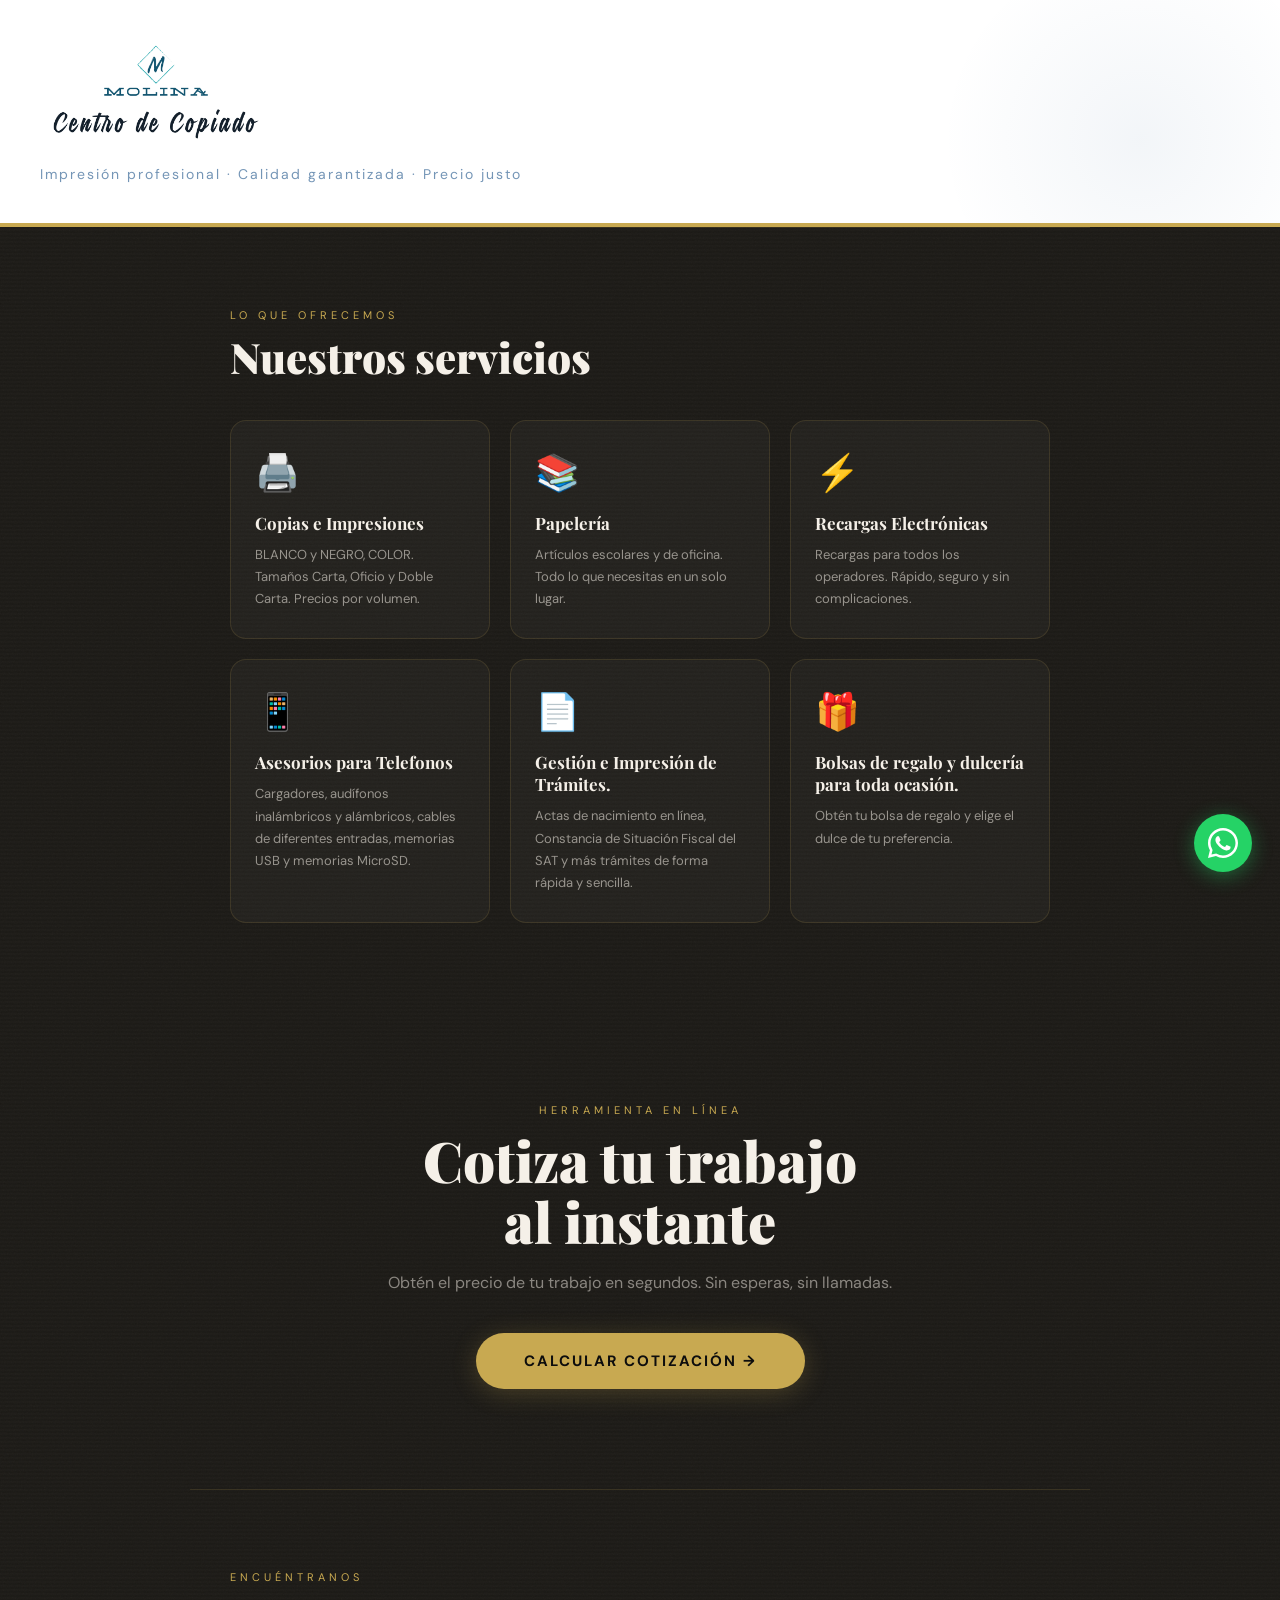
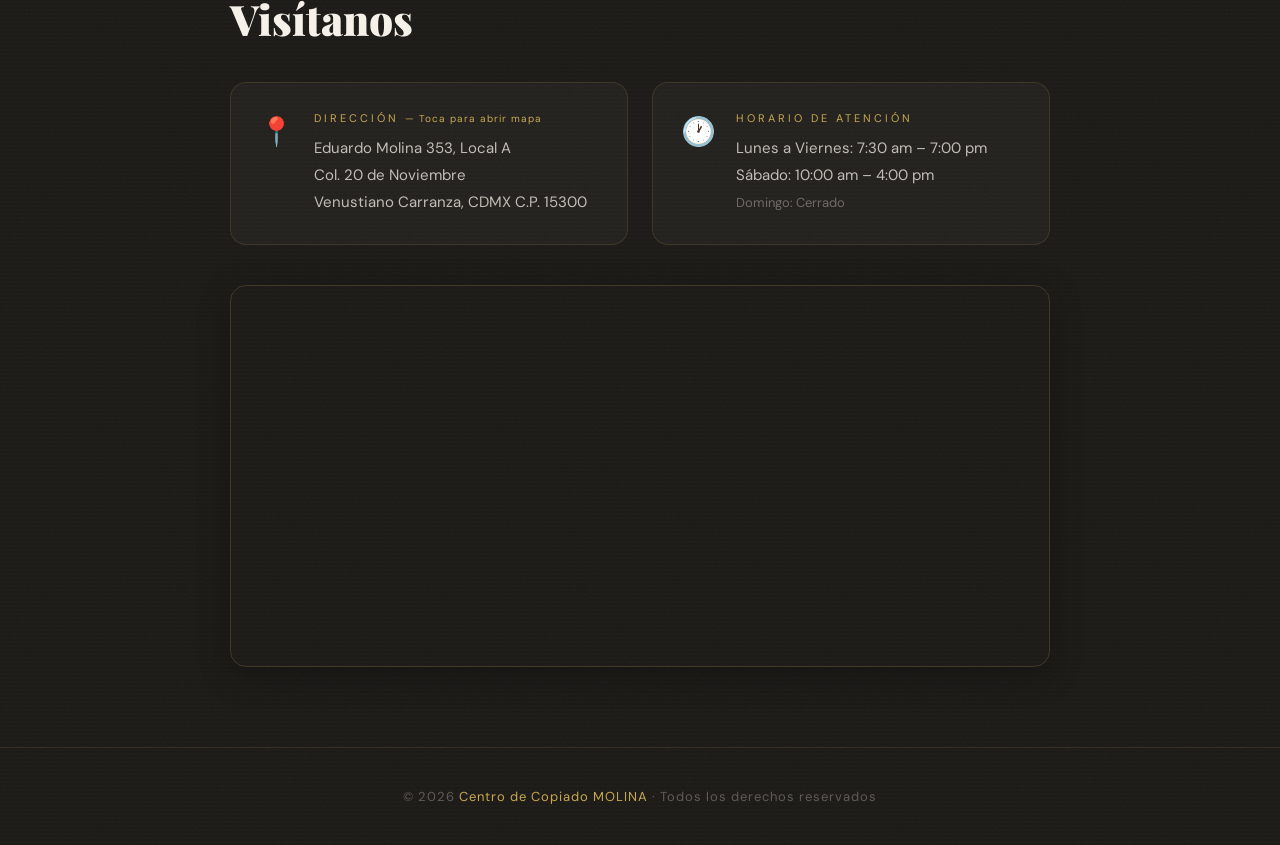
==== centro-molina/index.html @ e08ebbdd "Agregar botón enviar cotización por WhatsApp" ====
<!DOCTYPE html>
<html lang="es">
<head>
  <meta charset="UTF-8">
  <meta name="viewport" content="width=device-width, initial-scale=1.0">
  <title>Centro de Copiado MOLINA</title>
  <link href="https://fonts.googleapis.com/css2?family=Playfair+Display:wght@700;900&family=DM+Sans:wght@300;400;500&display=swap" rel="stylesheet">
  <link rel="stylesheet" href="style.css">
</head>
<body>

  <!-- HEADER -->
  <header>
    <div class="logo-area">
      <img src="logo_white_background.png" alt="Centro de Copiado MOLINA" class="logo-img" />
    </div>
    <p class="tagline">Impresión profesional · Calidad garantizada · Precio justo</p>
  </header>

  <!-- SERVICIOS -->
  <section class="servicios-section">
    <p class="section-label">Lo que ofrecemos</p>
    <h2 class="section-title">Nuestros servicios</h2>
    <div class="servicios-grid">

      <div class="servicio-card">
        <div class="servicio-icon">🖨️</div>
        <div class="servicio-nombre">Copias e Impresiones</div>
        <div class="servicio-desc">BLANCO y NEGRO, COLOR. Tamaños Carta, Oficio y Doble Carta. Precios por volumen.</div>
      </div>

      <div class="servicio-card">
        <div class="servicio-icon">📚</div>
        <div class="servicio-nombre">Papelería</div>
        <div class="servicio-desc">Artículos escolares y de oficina. Todo lo que necesitas en un solo lugar.</div>
      </div>

      <div class="servicio-card">
        <div class="servicio-icon">⚡</div>
        <div class="servicio-nombre">Recargas Electrónicas</div>
        <div class="servicio-desc">Recargas para todos los operadores. Rápido, seguro y sin complicaciones.</div>
      </div>

      <div class="servicio-card">
        <div class="servicio-icon">📱</div>
        <div class="servicio-nombre">Asesorios para Telefonos</div>
        <div class="servicio-desc">Cargadores, audífonos inalámbricos y alámbricos, cables de diferentes entradas, memorias USB y memorias MicroSD.</div>
      </div>

      <div class="servicio-card">
        <div class="servicio-icon">📄</div>
        <div class="servicio-nombre">Gestión e Impresión de Trámites.</div>
        <div class="servicio-desc">Actas de nacimiento en línea, Constancia de Situación Fiscal del SAT y más trámites de forma rápida y sencilla.</div></div>

      <div class="servicio-card">
        <div class="servicio-icon">🎁</div>
        <div class="servicio-nombre">Bolsas de regalo y dulcería para toda ocasión.</div>
        <div class="servicio-desc">Obtén tu bolsa de regalo y elige el dulce de tu preferencia.</div>
      </div>

    </div>
  </section>

  <!-- HERO COTIZADOR -->
  <section class="cotizador-section">
    <p class="section-label">Herramienta en línea</p>
    <h2 class="section-title">Cotiza tu trabajo<br>al instante</h2>
    <p class="section-desc">Obtén el precio de tu trabajo en segundos. Sin esperas, sin llamadas.</p>
    <button class="btn-abrir-modal" onclick="abrirModal()">Calcular cotización →</button>
  </section>

  <!-- MODAL COTIZADOR -->
  <div class="modal-overlay" id="modalOverlay" onclick="cerrarModalFuera(event)">
    <div class="modal" id="modal">

      <div class="modal-header">
        <div>
          <p class="modal-label">Cotizador</p>
          <h3 class="modal-titulo">¿Cuánto cuesta tu trabajo?</h3>
        </div>
        <button class="btn-cerrar" onclick="cerrarModal()">✕</button>
      </div>

      <div class="modal-body">
        <div class="pasos">
          <div class="paso activo" id="paso1"><div class="paso-num">1</div><div class="paso-label">Servicio</div></div>
          <div class="paso" id="paso2"><div class="paso-num">2</div><div class="paso-label">Tamaño</div></div>
          <div class="paso" id="paso3"><div class="paso-num">3</div><div class="paso-label">Cantidad</div></div>
          <div class="paso" id="paso4"><div class="paso-num">4</div><div class="paso-label">Total</div></div>
        </div>

        <div class="form-grid">
          <div class="form-group">
            <label>Tipo de servicio</label>
            <div class="select-wrapper">
              <select id="servicio" onchange="cambiarServicio()">
                <option value="">— Selecciona —</option>
                <option value="copia_bn">Copias en blanco y negro</option>
                <option value="impresion_bn">Impresión en blanco y negro</option>
                <option value="impresion_color">Impresión a color</option>
              </select>
            </div>
          </div>

          <div class="form-group">
            <label>Tamaño de papel</label>
            <div class="select-wrapper">
              <select id="tamano" onchange="actualizar()">
                <option value="">— Selecciona —</option>
                <option value="carta">Carta</option>
                <option value="oficio">Oficio</option>
                <option value="doble_carta">Doble carta</option>
              </select>
            </div>
          </div>

          <div class="form-group full" id="grupo-cantidad">
            <label>Número de hojas</label>
            <input type="number" id="cantidad" min="1" placeholder="Ej. 100" oninput="actualizar()" />
            <span class="error-msg" id="error-cantidad">Por favor ingresa una cantidad válida (mínimo 1).</span>
          </div>
        </div>

        <!-- ZONA CARGA ARCHIVO COLOR -->
        <div class="color-upload-zone" id="color-upload-zone" style="display:none">
          <div class="upload-box" id="upload-box">
            <div class="upload-icon">📂</div>
            <div class="upload-titulo">Sube tu archivo</div>
            <div class="upload-desc">PDF o Word (.docx) · Máx. 20 MB</div>
            <input type="file" id="archivo-color" accept=".pdf,.doc,.docx,application/pdf,application/msword,application/vnd.openxmlformats-officedocument.wordprocessingml.document" onchange="archivoSeleccionado(event)" />
            <button class="btn-upload" onclick="document.getElementById('archivo-color').click()">Seleccionar archivo</button>
          </div>
          <div class="archivo-info" id="archivo-info" style="display:none">
            <div class="archivo-nombre" id="archivo-nombre">—</div>
            <button class="btn-quitar" onclick="quitarArchivo()">✕ Quitar</button>
          </div>
          <span class="error-msg" id="error-archivo">Por favor selecciona un archivo PDF o Word.</span>
          <div class="nota-pdf">
            <span class="nota-icono">💡</span>
            <span><strong>Para mayor precisión sube tu archivo en PDF.</strong> Los archivos Word (.docx) generan una estimación aproximada, ya que no es posible analizar visualmente su contenido de color. Puedes convertir tu Word a PDF desde <em>Archivo → Guardar como → PDF</em>.</span>
          </div>
        </div>

        <button class="btn-cotizar" id="btn-cotizar" onclick="cotizar()">Calcular →</button>

        <!-- ESTADO ANÁLISIS IA -->
        <div class="analizando-estado" id="analizando-estado" style="display:none">
          <div class="spinner"></div>
          <div class="analizando-texto">Analizando tu archivo con IA...</div>
        </div>

        <div class="resultado-card" id="resultado">
          <div class="resultado-header">
            <h3>Tu cotización</h3>
            <span class="badge">Estimado</span>
          </div>
          <div class="resultado-body">
            <div class="detalle-linea"><span>Servicio</span><strong id="res-servicio">—</strong></div>
            <div class="detalle-linea"><span>Tamaño</span><strong id="res-tamano">—</strong></div>
            <div class="detalle-linea"><span>Cantidad</span><strong id="res-cantidad">—</strong></div>
            <div class="detalle-linea" id="linea-unitario"><span>Precio por hoja</span><strong id="res-unitario">—</strong></div>
          </div>
          <!-- DESGLOSE COLOR -->
          <div class="desglose-color" id="desglose-color" style="display:none">
            <div class="desglose-titulo">Desglose por página</div>
            <div class="desglose-lista" id="desglose-lista"></div>
          </div>
          <div class="total-area">
            <div>
              <div class="total-label">Total estimado</div>
              <div class="precio-unitario" id="res-rango">—</div>
            </div>
            <div class="total-precio" id="res-total">$0.00</div>
          </div>
          <div class="whatsapp-cotizacion">
            <button class="btn-whatsapp-cotizacion" onclick="enviarCotizacionWhatsApp()">
              <svg xmlns="http://www.w3.org/2000/svg" viewBox="0 0 32 32" width="20" height="20" fill="white">
                <path d="M16 0C7.163 0 0 7.163 0 16c0 2.822.736 5.463 2.02 7.752L0 32l8.469-2.002A15.93 15.93 0 0 0 16 32c8.837 0 16-7.163 16-16S24.837 0 16 0zm0 29.333a13.27 13.27 0 0 1-6.784-1.858l-.486-.29-5.03 1.189 1.218-4.899-.317-.502A13.267 13.267 0 0 1 2.667 16C2.667 8.637 8.637 2.667 16 2.667S29.333 8.637 29.333 16 23.363 29.333 16 29.333zm7.27-9.77c-.398-.199-2.353-1.162-2.718-1.294-.365-.133-.631-.199-.897.199-.266.398-1.03 1.294-1.263 1.56-.232.265-.465.298-.863.1-.398-.2-1.681-.619-3.203-1.977-1.184-1.057-1.983-2.362-2.215-2.76-.232-.398-.025-.613.174-.811.179-.178.398-.465.597-.697.2-.232.266-.398.399-.664.133-.265.066-.497-.033-.697-.1-.199-.897-2.162-1.229-2.96-.324-.778-.652-.673-.897-.685l-.764-.013c-.266 0-.697.1-1.063.497-.365.398-1.394 1.362-1.394 3.322s1.427 3.854 1.626 4.12c.199.265 2.808 4.287 6.805 6.014.951.411 1.694.656 2.272.84.955.303 1.824.26 2.511.158.766-.114 2.353-.962 2.685-1.89.332-.928.332-1.724.232-1.89-.099-.166-.365-.265-.763-.464z"/>
              </svg>
              Enviar cotización por WhatsApp
            </button>
          </div>
        </div>
      </div>
    </div>
  </div>

  <!-- UBICACIÓN -->
  <section class="ubicacion-section">
    <p class="section-label">Encuéntranos</p>
    <h2 class="section-title">Visítanos</h2>
    <div class="ubicacion-grid">
      <a class="info-card" href="https://www.google.com/maps?q=Av.+Ing.+Eduardo+Molina+353,+20+de+Noviembre,+Venustiano+Carranza,+15300+Ciudad+de+México,+CDMX" target="_blank">
        <div class="info-icon">📍</div>
        <div>
          <div class="info-titulo">Dirección <span class="info-link-hint">— Toca para abrir mapa</span></div>
          <div class="info-texto">
            Eduardo Molina 353, Local A<br>
            Col. 20 de Noviembre<br>
            Venustiano Carranza, CDMX C.P. 15300
          </div>
        </div>
      </a>
      <div class="info-card">
        <div class="info-icon">🕐</div>
        <div>
          <div class="info-titulo">Horario de atención</div>
          <div class="info-texto">
            Lunes a Viernes: 7:30 am – 7:00 pm<br>
            Sábado: 10:00 am – 4:00 pm<br>
            <span class="cerrado">Domingo: Cerrado</span>
          </div>
        </div>
      </div>
    </div>

    <!-- MAPA -->
    <div class="mapa-container">
      <iframe src="https://www.google.com/maps/embed?pb=!1m18!1m12!1m3!1d3762.2324118004735!2d-99.11415128999465!3d19.44554394019317!2m3!1f0!2f0!3f0!3m2!1i1024!2i768!4f13.1!3m3!1m2!1s0x85d1f950102b0e9b%3A0x44e0e4feb0d2c400!2sAv.%20Ing.%20Eduardo%20Molina%20353%2C%2020%20de%20Noviembre%2C%20Venustiano%20Carranza%2C%2015300%20Ciudad%20de%20M%C3%A9xico%2C%20CDMX!5e0!3m2!1ses-419!2smx!4v1778793117691!5m2!1ses-419!2smx" allowfullscreen="" loading="lazy" referrerpolicy="no-referrer-when-downgrade"></iframe>
    </div>

  </section>

  <!-- FOOTER -->
  <footer>
    © 2026 <span>Centro de Copiado MOLINA</span> · Todos los derechos reservados
  </footer>

  <!-- BOTÓN WHATSAPP FLOTANTE -->
  <a class="btn-whatsapp" href="https://wa.me/5215511466283" target="_blank" title="Contáctanos por WhatsApp">
    <svg xmlns="http://www.w3.org/2000/svg" viewBox="0 0 32 32" width="30" height="30" fill="white">
      <path d="M16 0C7.163 0 0 7.163 0 16c0 2.822.736 5.463 2.02 7.752L0 32l8.469-2.002A15.93 15.93 0 0 0 16 32c8.837 0 16-7.163 16-16S24.837 0 16 0zm0 29.333a13.27 13.27 0 0 1-6.784-1.858l-.486-.29-5.03 1.189 1.218-4.899-.317-.502A13.267 13.267 0 0 1 2.667 16C2.667 8.637 8.637 2.667 16 2.667S29.333 8.637 29.333 16 23.363 29.333 16 29.333zm7.27-9.77c-.398-.199-2.353-1.162-2.718-1.294-.365-.133-.631-.199-.897.199-.266.398-1.03 1.294-1.263 1.56-.232.265-.465.298-.863.1-.398-.2-1.681-.619-3.203-1.977-1.184-1.057-1.983-2.362-2.215-2.76-.232-.398-.025-.613.174-.811.179-.178.398-.465.597-.697.2-.232.266-.398.399-.664.133-.265.066-.497-.033-.697-.1-.199-.897-2.162-1.229-2.96-.324-.778-.652-.673-.897-.685l-.764-.013c-.266 0-.697.1-1.063.497-.365.398-1.394 1.362-1.394 3.322s1.427 3.854 1.626 4.12c.199.265 2.808 4.287 6.805 6.014.951.411 1.694.656 2.272.84.955.303 1.824.26 2.511.158.766-.114 2.353-.962 2.685-1.89.332-.928.332-1.724.232-1.89-.099-.166-.365-.265-.763-.464z"/>
    </svg>
  </a>

  <script src="script.js"></script>
</body>
</html>
---- centro-molina/style.css ----
/* ===========================
   VARIABLES
=========================== */
:root {
  --negro: #0d0d0d;
  --blanco: #f5f0e8;
  --acento: #c8a951;
  --acento2: #2a5c8f;
}

/* ===========================
   BASE
=========================== */
* { margin: 0; padding: 0; box-sizing: border-box; }

body {
  background-color: #1a1814;
  background-image:
    url("data:image/svg+xml,%3Csvg xmlns='http://www.w3.org/2000/svg' width='400' height='400'%3E%3Cfilter id='noise'%3E%3CfeTurbulence type='fractalNoise' baseFrequency='0.65' numOctaves='3' stitchTiles='stitch'/%3E%3CfeColorMatrix type='saturate' values='0'/%3E%3C/filter%3E%3Crect width='400' height='400' filter='url(%23noise)' opacity='0.04'/%3E%3C/svg%3E"),
    repeating-linear-gradient(0deg, transparent, transparent 2px, rgba(255,255,255,0.01) 2px, rgba(255,255,255,0.01) 4px);
  color: var(--blanco);
  font-family: 'DM Sans', sans-serif;
  min-height: 100vh;
}

/* ===========================
   HEADER
=========================== */
header {
  position: relative;
  padding: 32px 40px 40px;
  overflow: hidden;
  background: #ffffff;
  border-bottom: 4px solid var(--acento);
}

header::before {
  content: '';
  position: absolute;
  top: -60px; right: -60px;
  width: 400px; height: 400px;
  border-radius: 50%;
  background: radial-gradient(circle, rgba(42,92,143,0.06) 0%, transparent 70%);
  pointer-events: none;
}

.logo-area { margin-bottom: 8px; }
.logo-img { height: 120px; width: auto; }
.tagline { font-size: 14px; color: rgba(42,92,143,0.65); letter-spacing: 2px; }

/* ===========================
   HERO COTIZADOR
=========================== */
.cotizador-section {
  padding: 100px 40px;
  max-width: 900px;
  margin: 0 auto;
  text-align: center;
}

.section-label {
  font-size: 11px;
  letter-spacing: 4px;
  text-transform: uppercase;
  color: var(--acento);
  margin-bottom: 12px;
}

.section-title {
  font-family: 'Playfair Display', serif;
  font-size: clamp(32px, 5vw, 56px);
  font-weight: 900;
  margin-bottom: 20px;
  line-height: 1.1;
}

.section-desc {
  font-size: 16px;
  color: rgba(245,240,232,0.5);
  margin-bottom: 40px;
}

.btn-abrir-modal {
  display: inline-block;
  padding: 18px 48px;
  background: var(--acento);
  color: var(--negro);
  font-family: 'DM Sans', sans-serif;
  font-size: 15px;
  font-weight: 700;
  letter-spacing: 2px;
  text-transform: uppercase;
  border: none;
  border-radius: 50px;
  cursor: pointer;
  transition: transform 0.2s, box-shadow 0.2s;
  box-shadow: 0 4px 24px rgba(200,169,81,0.25);
}

.btn-abrir-modal:hover {
  transform: translateY(-3px);
  box-shadow: 0 12px 36px rgba(200,169,81,0.4);
}

/* ===========================
   SERVICIOS
=========================== */
.servicios-section {
  padding: 80px 40px;
  max-width: 900px;
  margin: 0 auto;
  border-top: 1px solid rgba(200,169,81,0.15);
}

.servicios-section .section-title {
  font-size: clamp(26px, 4vw, 42px);
  margin-bottom: 40px;
  text-align: left;
}

.servicios-section .section-label {
  text-align: left;
}

.servicios-grid {
  display: grid;
  grid-template-columns: repeat(3, 1fr);
  gap: 20px;
}

.servicio-card {
  background: rgba(255,255,255,0.03);
  border: 1px solid rgba(200,169,81,0.15);
  border-radius: 16px;
  padding: 28px 24px;
  transition: border-color 0.3s, transform 0.3s, background 0.3s;
  cursor: default;
}

.servicio-card:hover {
  border-color: rgba(200,169,81,0.45);
  background: rgba(200,169,81,0.05);
  transform: translateY(-4px);
}

.servicio-icon {
  font-size: 36px;
  margin-bottom: 16px;
}

.servicio-nombre {
  font-family: 'Playfair Display', serif;
  font-size: 17px;
  font-weight: 700;
  margin-bottom: 10px;
  color: var(--blanco);
}

.servicio-desc {
  font-size: 13px;
  line-height: 1.7;
  color: rgba(245,240,232,0.55);
}

/* ===========================
   MODAL
=========================== */
.modal-overlay {
  position: fixed;
  inset: 0;
  background: rgba(0,0,0,0.75);
  backdrop-filter: blur(6px);
  display: flex;
  align-items: center;
  justify-content: center;
  z-index: 1000;
  padding: 20px;
  opacity: 0;
  pointer-events: none;
  transition: opacity 0.3s;
}

.modal-overlay.abierto {
  opacity: 1;
  pointer-events: all;
}

.modal {
  background: #1e1c18;
  border: 1px solid rgba(200,169,81,0.25);
  border-radius: 20px;
  width: 100%;
  max-width: 620px;
  max-height: 90vh;
  overflow-y: auto;
  transform: translateY(30px) scale(0.97);
  transition: transform 0.3s;
}

.modal-overlay.abierto .modal {
  transform: translateY(0) scale(1);
}

.modal-header {
  display: flex;
  justify-content: space-between;
  align-items: flex-start;
  padding: 28px 28px 0;
}

.modal-label {
  font-size: 11px;
  letter-spacing: 3px;
  text-transform: uppercase;
  color: var(--acento);
  margin-bottom: 6px;
}

.modal-titulo {
  font-family: 'Playfair Display', serif;
  font-size: 24px;
  font-weight: 700;
}

.btn-cerrar {
  background: rgba(255,255,255,0.06);
  border: 1px solid rgba(255,255,255,0.1);
  color: var(--blanco);
  width: 36px; height: 36px;
  border-radius: 50%;
  font-size: 14px;
  cursor: pointer;
  transition: background 0.2s;
  flex-shrink: 0;
}

.btn-cerrar:hover { background: rgba(255,255,255,0.12); }

.modal-body { padding: 24px 28px 28px; }

/* PASOS */
.pasos {
  display: flex;
  margin-bottom: 28px;
  border: 1px solid rgba(200,169,81,0.2);
  border-radius: 10px;
  overflow: hidden;
}

.paso {
  flex: 1;
  padding: 14px 12px;
  display: flex;
  align-items: center;
  gap: 10px;
  background: rgba(255,255,255,0.02);
  border-right: 1px solid rgba(200,169,81,0.15);
  transition: background 0.3s;
}

.paso:last-child { border-right: none; }
.paso.activo { background: rgba(200,169,81,0.08); }

.paso-num {
  width: 28px; height: 28px;
  border-radius: 50%;
  border: 1.5px solid rgba(200,169,81,0.3);
  display: flex; align-items: center; justify-content: center;
  font-size: 12px; font-weight: 500;
  color: rgba(245,240,232,0.4);
  flex-shrink: 0;
  transition: all 0.3s;
}

.paso.activo .paso-num {
  border-color: var(--acento);
  color: var(--acento);
  background: rgba(200,169,81,0.1);
}

.paso-label { font-size: 12px; color: rgba(245,240,232,0.5); transition: color 0.3s; }
.paso.activo .paso-label { color: var(--blanco); }

/* FORMULARIO */
.form-grid {
  display: grid;
  grid-template-columns: 1fr 1fr;
  gap: 16px;
  margin-bottom: 16px;
}

.form-group { display: flex; flex-direction: column; gap: 8px; }
.form-group.full { grid-column: 1 / -1; }

label {
  font-size: 11px;
  letter-spacing: 2px;
  text-transform: uppercase;
  color: rgba(245,240,232,0.5);
}

select, input[type="number"] {
  background: rgba(255,255,255,0.04);
  border: 1px solid rgba(200,169,81,0.2);
  border-radius: 8px;
  color: var(--blanco);
  font-family: 'DM Sans', sans-serif;
  font-size: 15px;
  padding: 12px 16px;
  outline: none;
  transition: border-color 0.3s, background 0.3s;
  appearance: none;
  -webkit-appearance: none;
  cursor: pointer;
  width: 100%;
}

select:focus, input[type="number"]:focus {
  border-color: var(--acento);
  background: rgba(200,169,81,0.05);
}

select option { background: #1a1a1a; color: var(--blanco); }
input[type="number"]::-webkit-inner-spin-button { opacity: 0.3; }

.select-wrapper { position: relative; }
.select-wrapper::after {
  content: '▾';
  position: absolute;
  right: 14px; top: 50%;
  transform: translateY(-50%);
  color: var(--acento);
  pointer-events: none;
}

.error-msg { font-size: 12px; color: #e07070; margin-top: 4px; display: none; }
.error-msg.visible { display: block; }

.btn-cotizar {
  width: 100%;
  padding: 16px;
  background: var(--acento);
  color: var(--negro);
  font-family: 'DM Sans', sans-serif;
  font-size: 14px;
  font-weight: 700;
  letter-spacing: 2px;
  text-transform: uppercase;
  border: none;
  border-radius: 10px;
  cursor: pointer;
  transition: transform 0.2s, box-shadow 0.2s;
  margin-top: 8px;
}

.btn-cotizar:hover {
  transform: translateY(-2px);
  box-shadow: 0 8px 24px rgba(200,169,81,0.3);
}

/* RESULTADO */
.resultado-card {
  margin-top: 24px;
  border: 1px solid rgba(200,169,81,0.3);
  border-radius: 14px;
  overflow: hidden;
  opacity: 0;
  transform: translateY(16px);
  transition: opacity 0.4s, transform 0.4s;
}

.resultado-card.visible { opacity: 1; transform: translateY(0); }

.resultado-header {
  background: rgba(200,169,81,0.1);
  padding: 16px 22px;
  border-bottom: 1px solid rgba(200,169,81,0.2);
  display: flex;
  align-items: center;
  justify-content: space-between;
}

.resultado-header h3 { font-family: 'Playfair Display', serif; font-size: 18px; font-weight: 700; }

.badge {
  background: var(--acento);
  color: var(--negro);
  font-size: 10px;
  font-weight: 700;
  letter-spacing: 2px;
  text-transform: uppercase;
  padding: 3px 10px;
  border-radius: 20px;
}

.resultado-body { padding: 20px 22px; }

.detalle-linea {
  display: flex;
  justify-content: space-between;
  padding: 8px 0;
  border-bottom: 1px solid rgba(255,255,255,0.05);
  font-size: 14px;
  color: rgba(245,240,232,0.7);
}

.detalle-linea:last-child { border-bottom: none; }
.detalle-linea strong { color: var(--blanco); }

.total-area {
  padding: 18px 22px;
  background: rgba(200,169,81,0.06);
  border-top: 1px solid rgba(200,169,81,0.2);
  display: flex;
  justify-content: space-between;
  align-items: center;
}

.total-label { font-size: 11px; letter-spacing: 3px; text-transform: uppercase; color: rgba(245,240,232,0.5); }
.total-precio { font-family: 'Playfair Display', serif; font-size: 38px; font-weight: 900; color: var(--acento); }
.precio-unitario { font-size: 12px; color: rgba(245,240,232,0.4); margin-top: 4px; text-align: right; }

/* ===========================
   UBICACIÓN
=========================== */
.ubicacion-section {
  padding: 80px 40px;
  max-width: 900px;
  margin: 0 auto;
  border-top: 1px solid rgba(200,169,81,0.15);
}

.ubicacion-section .section-title {
  font-size: clamp(26px, 4vw, 42px);
  margin-bottom: 40px;
}

.ubicacion-grid {
  display: grid;
  grid-template-columns: 1fr 1fr;
  gap: 24px;
}

.info-card {
  display: flex;
  align-items: flex-start;
  gap: 20px;
  background: rgba(255,255,255,0.03);
  border: 1px solid rgba(200,169,81,0.15);
  border-radius: 16px;
  padding: 28px;
  transition: border-color 0.3s;
}

.info-card:hover { border-color: rgba(200,169,81,0.4); }

a.info-card {
  text-decoration: none;
  color: inherit;
  cursor: pointer;
}

a.info-card:hover {
  border-color: var(--acento);
  background: rgba(200,169,81,0.07);
}

.info-link-hint {
  font-size: 10px;
  color: var(--acento);
  letter-spacing: 1px;
  text-transform: none;
  font-family: 'DM Sans', sans-serif;
  font-weight: 400;
}
.info-icon { font-size: 28px; flex-shrink: 0; margin-top: 2px; }

.info-titulo {
  font-size: 11px;
  letter-spacing: 3px;
  text-transform: uppercase;
  color: var(--acento);
  margin-bottom: 10px;
}

.info-texto { font-size: 15px; line-height: 1.8; color: rgba(245,240,232,0.75); }
.cerrado { color: rgba(245,240,232,0.35); font-size: 13px; }

/* MAPA */
.mapa-container {
  margin-top: 40px;
  border-radius: 16px;
  overflow: hidden;
  border: 1px solid rgba(200,169,81,0.2);
  box-shadow: 0 8px 32px rgba(0,0,0,0.3);
}

.mapa-container iframe {
  width: 100%;
  height: 380px;
  display: block;
  border: 0;
}

/* ===========================
   FOOTER
=========================== */
footer {
  padding: 40px;
  border-top: 1px solid rgba(200,169,81,0.15);
  text-align: center;
  font-size: 13px;
  color: rgba(245,240,232,0.3);
  letter-spacing: 1px;
}

footer span { color: var(--acento); }

/* ===========================
   WHATSAPP FLOTANTE
=========================== */
.btn-whatsapp {
  position: fixed;
  bottom: 28px;
  right: 28px;
  width: 58px;
  height: 58px;
  background: #25d366;
  border-radius: 50%;
  display: flex;
  align-items: center;
  justify-content: center;
  box-shadow: 0 4px 20px rgba(37,211,102,0.4);
  z-index: 999;
  transition: transform 0.2s, box-shadow 0.2s;
  text-decoration: none;
}

.btn-whatsapp:hover {
  transform: scale(1.1);
  box-shadow: 0 8px 28px rgba(37,211,102,0.5);
}

/* ===========================
   RESPONSIVE
=========================== */
@media (max-width: 700px) {
  header { padding: 28px 24px 32px; }
  .cotizador-section, .servicios-section, .ubicacion-section { padding: 60px 24px; }
  .servicios-grid { grid-template-columns: 1fr 1fr; }
  .form-grid { grid-template-columns: 1fr; }
  .pasos { flex-direction: column; }
  .paso { border-right: none; border-bottom: 1px solid rgba(200,169,81,0.15); }
  .paso:last-child { border-bottom: none; }
  .ubicacion-grid { grid-template-columns: 1fr; }
  .modal-header, .modal-body { padding-left: 20px; padding-right: 20px; }
}

@media (max-width: 480px) {
  .servicios-grid { grid-template-columns: 1fr; }
}
/* ===========================
   UPLOAD ZONA COLOR
=========================== */
.color-upload-zone {
  margin-bottom: 8px;
}

.upload-box {
  border: 2px dashed rgba(200,169,81,0.35);
  border-radius: 12px;
  padding: 32px 20px;
  text-align: center;
  transition: border-color 0.3s, background 0.3s;
  cursor: pointer;
  background: rgba(200,169,81,0.03);
  position: relative;
}

.upload-box:hover {
  border-color: var(--acento);
  background: rgba(200,169,81,0.07);
}

.upload-box input[type="file"] {
  position: absolute;
  inset: 0;
  opacity: 0;
  cursor: pointer;
  width: 100%;
  height: 100%;
}

.upload-icon { font-size: 36px; margin-bottom: 10px; }
.upload-titulo { font-family: 'Playfair Display', serif; font-size: 16px; font-weight: 700; margin-bottom: 6px; }
.upload-desc { font-size: 12px; color: rgba(245,240,232,0.45); margin-bottom: 16px; }

.btn-upload {
  display: inline-block;
  padding: 10px 28px;
  background: transparent;
  border: 1.5px solid var(--acento);
  color: var(--acento);
  font-family: 'DM Sans', sans-serif;
  font-size: 13px;
  font-weight: 600;
  letter-spacing: 1.5px;
  border-radius: 8px;
  cursor: pointer;
  text-transform: uppercase;
  transition: background 0.2s, color 0.2s;
  position: relative;
  z-index: 2;
}

.btn-upload:hover {
  background: var(--acento);
  color: var(--negro);
}

.archivo-info {
  display: flex;
  align-items: center;
  justify-content: space-between;
  background: rgba(200,169,81,0.08);
  border: 1px solid rgba(200,169,81,0.3);
  border-radius: 10px;
  padding: 14px 18px;
  gap: 12px;
}

.archivo-nombre {
  font-size: 14px;
  color: var(--blanco);
  word-break: break-all;
  flex: 1;
}

.btn-quitar {
  background: transparent;
  border: 1px solid rgba(245,240,232,0.2);
  color: rgba(245,240,232,0.5);
  font-size: 12px;
  padding: 6px 12px;
  border-radius: 6px;
  cursor: pointer;
  white-space: nowrap;
  transition: all 0.2s;
}

.btn-quitar:hover {
  border-color: #e07070;
  color: #e07070;
}

/* ESTADO ANALIZANDO */
.analizando-estado {
  display: flex;
  align-items: center;
  gap: 14px;
  justify-content: center;
  padding: 16px;
  background: rgba(200,169,81,0.05);
  border: 1px solid rgba(200,169,81,0.2);
  border-radius: 10px;
  margin-top: 8px;
}

.spinner {
  width: 22px; height: 22px;
  border: 2.5px solid rgba(200,169,81,0.2);
  border-top-color: var(--acento);
  border-radius: 50%;
  animation: spin 0.8s linear infinite;
  flex-shrink: 0;
}

@keyframes spin { to { transform: rotate(360deg); } }

.analizando-texto {
  font-size: 14px;
  color: rgba(245,240,232,0.7);
  letter-spacing: 0.5px;
}

/* DESGLOSE COLOR */
.desglose-color {
  padding: 16px 22px;
  border-top: 1px solid rgba(200,169,81,0.15);
  background: rgba(255,255,255,0.01);
}

.desglose-titulo {
  font-size: 10px;
  letter-spacing: 3px;
  text-transform: uppercase;
  color: rgba(245,240,232,0.4);
  margin-bottom: 12px;
}

.desglose-item {
  display: grid;
  grid-template-columns: auto 1fr auto;
  gap: 10px;
  align-items: center;
  padding: 7px 0;
  border-bottom: 1px solid rgba(255,255,255,0.04);
  font-size: 13px;
}

.desglose-item:last-child { border-bottom: none; }

.desglose-pagina { color: rgba(245,240,232,0.6); white-space: nowrap; }
.desglose-pct {
  font-size: 11px;
  background: rgba(200,169,81,0.12);
  color: var(--acento);
  padding: 2px 8px;
  border-radius: 20px;
  text-align: center;
  justify-self: start;
}
.desglose-precio { color: var(--blanco); font-weight: 600; white-space: nowrap; }

/* NOTA PDF */
.nota-pdf {
  display: flex;
  align-items: flex-start;
  gap: 10px;
  margin-top: 12px;
  background: rgba(42,92,143,0.1);
  border: 1px solid rgba(42,92,143,0.25);
  border-radius: 10px;
  padding: 12px 16px;
  font-size: 12.5px;
  line-height: 1.6;
  color: rgba(245,240,232,0.65);
}

.nota-icono { font-size: 16px; flex-shrink: 0; margin-top: 1px; }
.nota-pdf strong { color: rgba(245,240,232,0.9); }
.nota-pdf em { color: rgba(200,169,81,0.8); font-style: normal; }

.desglose-izq { display: flex; flex-direction: column; gap: 2px; }
.desglose-ejemplo { font-size: 11px; color: rgba(245,240,232,0.35); font-style: italic; }

/* WHATSAPP COTIZACIÓN */
.whatsapp-cotizacion {
  padding: 16px 22px;
  border-top: 1px solid rgba(200,169,81,0.15);
}

.btn-whatsapp-cotizacion {
  width: 100%;
  padding: 14px;
  background: #25d366;
  color: white;
  font-family: 'DM Sans', sans-serif;
  font-size: 14px;
  font-weight: 600;
  border: none;
  border-radius: 10px;
  cursor: pointer;
  display: flex;
  align-items: center;
  justify-content: center;
  gap: 10px;
  transition: background 0.2s, transform 0.2s;
}

.btn-whatsapp-cotizacion:hover {
  background: #1ebe5d;
  transform: translateY(-2px);
}
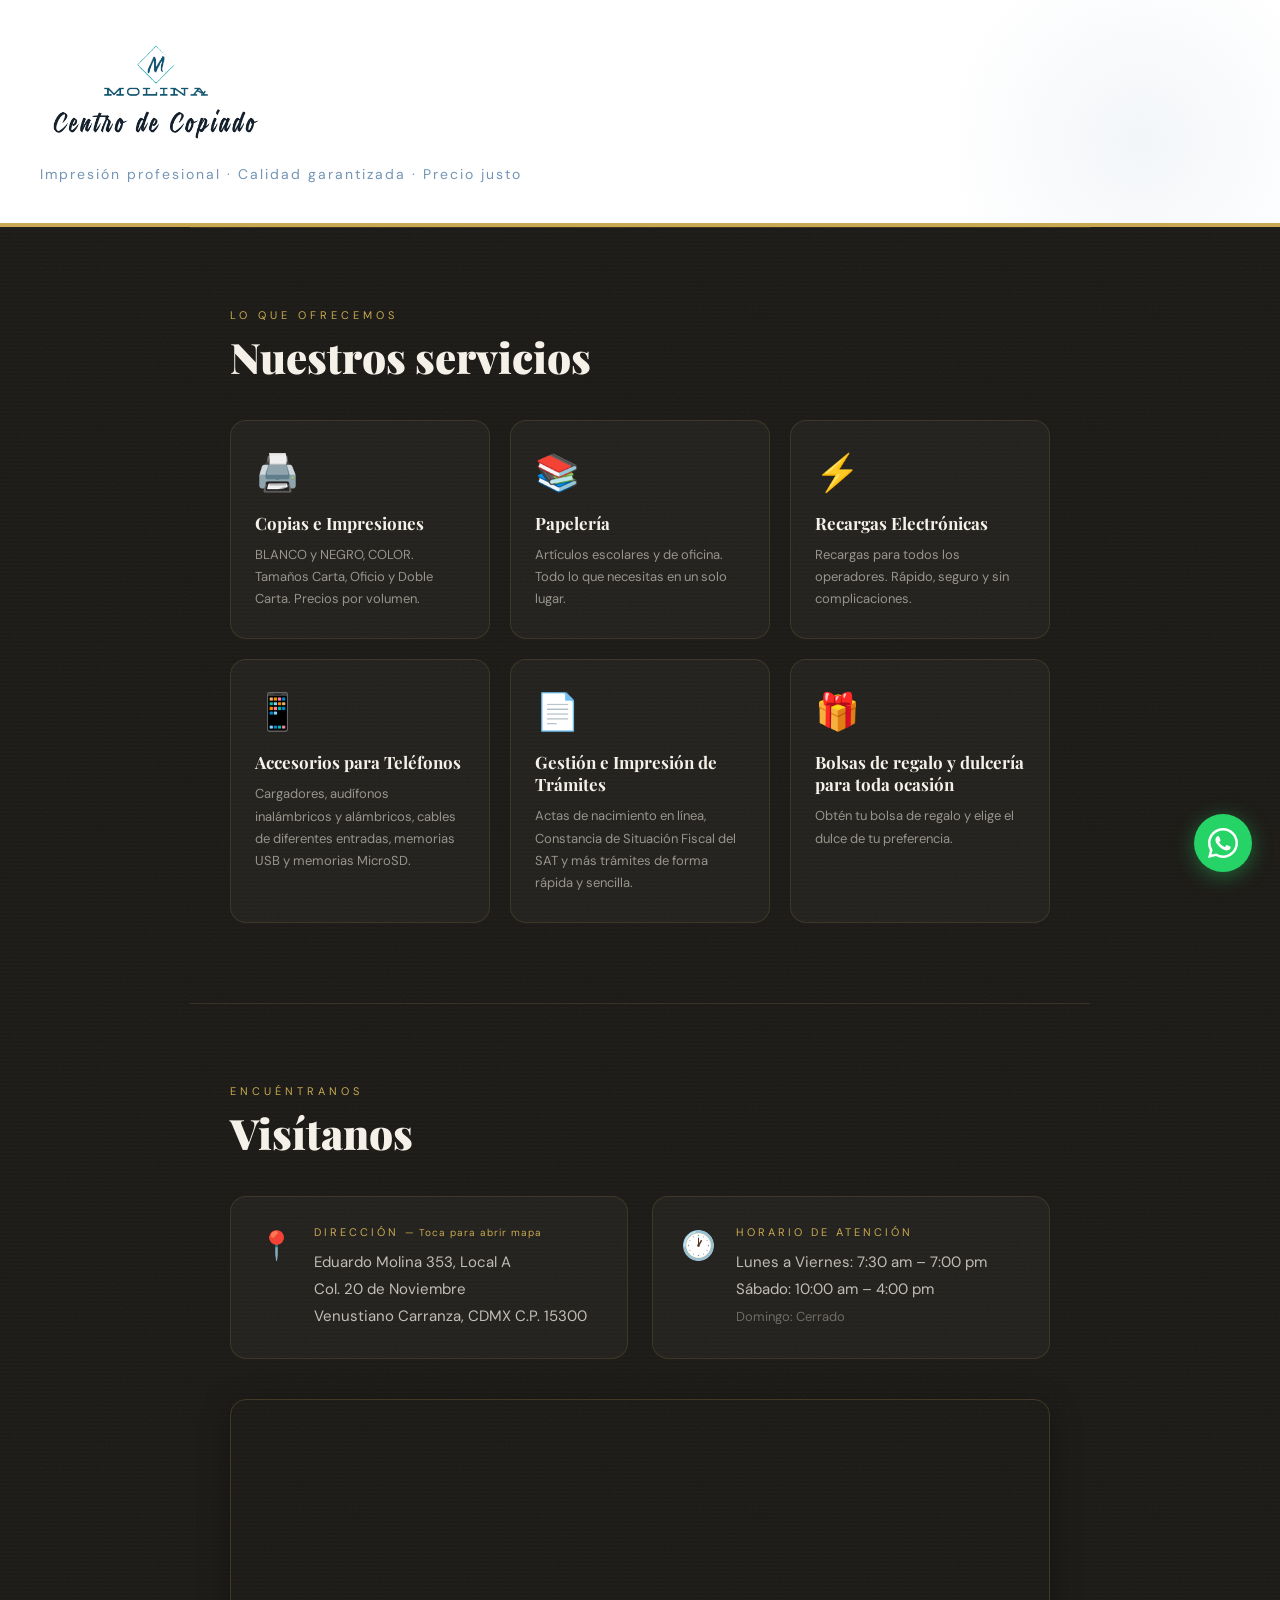
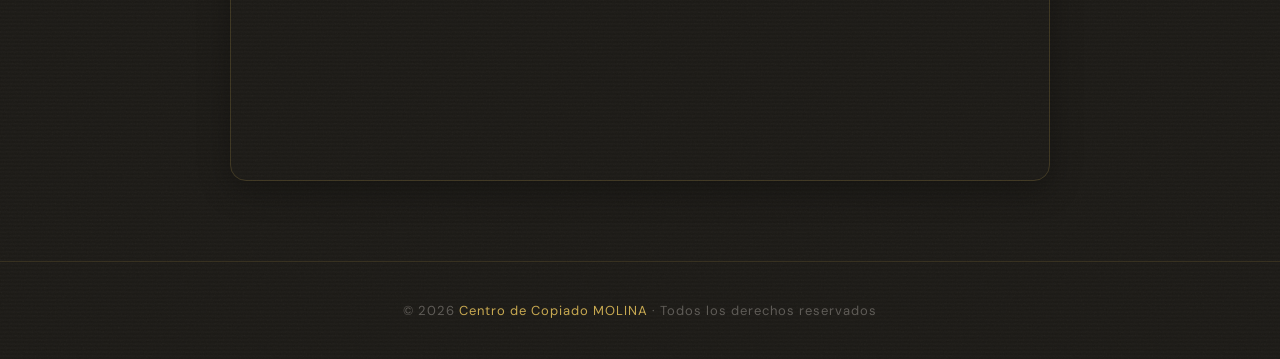
==== commit 59bd1767: "Quitar cotizador de página de inicio" ====
--- a/centro-molina/index.html
+++ b/centro-molina/index.html
@@ -23,50 +23,43 @@
     <h2 class="section-title">Nuestros servicios</h2>
     <div class="servicios-grid">
 
-      <div class="servicio-card">
+      <a class="servicio-card clickeable" href="copias-impresiones.html">
         <div class="servicio-icon">🖨️</div>
         <div class="servicio-nombre">Copias e Impresiones</div>
         <div class="servicio-desc">BLANCO y NEGRO, COLOR. Tamaños Carta, Oficio y Doble Carta. Precios por volumen.</div>
-      </div>
-
-      <div class="servicio-card">
+      </a>
+
+      <a class="servicio-card clickeable" href="papeleria.html">
         <div class="servicio-icon">📚</div>
         <div class="servicio-nombre">Papelería</div>
         <div class="servicio-desc">Artículos escolares y de oficina. Todo lo que necesitas en un solo lugar.</div>
-      </div>
-
-      <div class="servicio-card">
+      </a>
+
+      <a class="servicio-card clickeable" href="recargas.html">
         <div class="servicio-icon">⚡</div>
         <div class="servicio-nombre">Recargas Electrónicas</div>
         <div class="servicio-desc">Recargas para todos los operadores. Rápido, seguro y sin complicaciones.</div>
-      </div>
-
-      <div class="servicio-card">
+      </a>
+
+      <a class="servicio-card clickeable" href="accesorios.html">
         <div class="servicio-icon">📱</div>
-        <div class="servicio-nombre">Asesorios para Telefonos</div>
+        <div class="servicio-nombre">Accesorios para Teléfonos</div>
         <div class="servicio-desc">Cargadores, audífonos inalámbricos y alámbricos, cables de diferentes entradas, memorias USB y memorias MicroSD.</div>
-      </div>
-
-      <div class="servicio-card">
+      </a>
+
+      <a class="servicio-card clickeable" href="tramites.html">
         <div class="servicio-icon">📄</div>
-        <div class="servicio-nombre">Gestión e Impresión de Trámites.</div>
-        <div class="servicio-desc">Actas de nacimiento en línea, Constancia de Situación Fiscal del SAT y más trámites de forma rápida y sencilla.</div></div>
-
-      <div class="servicio-card">
+        <div class="servicio-nombre">Gestión e Impresión de Trámites</div>
+        <div class="servicio-desc">Actas de nacimiento en línea, Constancia de Situación Fiscal del SAT y más trámites de forma rápida y sencilla.</div>
+      </a>
+
+      <a class="servicio-card clickeable" href="bolsas-dulceria.html">
         <div class="servicio-icon">🎁</div>
-        <div class="servicio-nombre">Bolsas de regalo y dulcería para toda ocasión.</div>
+        <div class="servicio-nombre">Bolsas de regalo y dulcería para toda ocasión</div>
         <div class="servicio-desc">Obtén tu bolsa de regalo y elige el dulce de tu preferencia.</div>
-      </div>
-
-    </div>
-  </section>
-
-  <!-- HERO COTIZADOR -->
-  <section class="cotizador-section">
-    <p class="section-label">Herramienta en línea</p>
-    <h2 class="section-title">Cotiza tu trabajo<br>al instante</h2>
-    <p class="section-desc">Obtén el precio de tu trabajo en segundos. Sin esperas, sin llamadas.</p>
-    <button class="btn-abrir-modal" onclick="abrirModal()">Calcular cotización →</button>
+      </a>
+
+    </div>
   </section>
 
   <!-- MODAL COTIZADOR -->
@@ -171,14 +164,6 @@
               <div class="precio-unitario" id="res-rango">—</div>
             </div>
             <div class="total-precio" id="res-total">$0.00</div>
-          </div>
-          <div class="whatsapp-cotizacion">
-            <button class="btn-whatsapp-cotizacion" onclick="enviarCotizacionWhatsApp()">
-              <svg xmlns="http://www.w3.org/2000/svg" viewBox="0 0 32 32" width="20" height="20" fill="white">
-                <path d="M16 0C7.163 0 0 7.163 0 16c0 2.822.736 5.463 2.02 7.752L0 32l8.469-2.002A15.93 15.93 0 0 0 16 32c8.837 0 16-7.163 16-16S24.837 0 16 0zm0 29.333a13.27 13.27 0 0 1-6.784-1.858l-.486-.29-5.03 1.189 1.218-4.899-.317-.502A13.267 13.267 0 0 1 2.667 16C2.667 8.637 8.637 2.667 16 2.667S29.333 8.637 29.333 16 23.363 29.333 16 29.333zm7.27-9.77c-.398-.199-2.353-1.162-2.718-1.294-.365-.133-.631-.199-.897.199-.266.398-1.03 1.294-1.263 1.56-.232.265-.465.298-.863.1-.398-.2-1.681-.619-3.203-1.977-1.184-1.057-1.983-2.362-2.215-2.76-.232-.398-.025-.613.174-.811.179-.178.398-.465.597-.697.2-.232.266-.398.399-.664.133-.265.066-.497-.033-.697-.1-.199-.897-2.162-1.229-2.96-.324-.778-.652-.673-.897-.685l-.764-.013c-.266 0-.697.1-1.063.497-.365.398-1.394 1.362-1.394 3.322s1.427 3.854 1.626 4.12c.199.265 2.808 4.287 6.805 6.014.951.411 1.694.656 2.272.84.955.303 1.824.26 2.511.158.766-.114 2.353-.962 2.685-1.89.332-.928.332-1.724.232-1.89-.099-.166-.365-.265-.763-.464z"/>
-              </svg>
-              Enviar cotización por WhatsApp
-            </button>
           </div>
         </div>
       </div>
--- a/centro-molina/style.css
+++ b/centro-molina/style.css
@@ -741,34 +741,105 @@
 .nota-pdf strong { color: rgba(245,240,232,0.9); }
 .nota-pdf em { color: rgba(200,169,81,0.8); font-style: normal; }
 
-.desglose-izq { display: flex; flex-direction: column; gap: 2px; }
-.desglose-ejemplo { font-size: 11px; color: rgba(245,240,232,0.35); font-style: italic; }
-
-/* WHATSAPP COTIZACIÓN */
-.whatsapp-cotizacion {
-  padding: 16px 22px;
-  border-top: 1px solid rgba(200,169,81,0.15);
-}
-
-.btn-whatsapp-cotizacion {
-  width: 100%;
-  padding: 14px;
-  background: #25d366;
-  color: white;
-  font-family: 'DM Sans', sans-serif;
+/* ===========================
+   BREADCRUMB
+=========================== */
+.breadcrumb {
+  padding: 16px 40px;
+  font-size: 13px;
+  color: rgba(245,240,232,0.4);
+  max-width: 900px;
+  margin: 0 auto;
+}
+
+.breadcrumb a {
+  color: var(--acento);
+  text-decoration: none;
+}
+
+.breadcrumb a:hover { text-decoration: underline; }
+.breadcrumb span { margin: 0 6px; }
+
+/* ===========================
+   SERVICIO DETALLE
+=========================== */
+.servicio-detalle-section {
+  padding: 60px 40px 80px;
+  max-width: 900px;
+  margin: 0 auto;
+}
+
+.servicio-detalle-hero {
+  text-align: center;
+  margin-bottom: 60px;
+}
+
+.servicio-detalle-icon {
+  font-size: 64px;
+  margin-bottom: 20px;
+}
+
+.servicio-detalle-desc {
+  font-size: 17px;
+  line-height: 1.8;
+  color: rgba(245,240,232,0.65);
+  max-width: 650px;
+  margin: 0 auto;
+}
+
+.servicio-features-grid {
+  display: grid;
+  grid-template-columns: repeat(3, 1fr);
+  gap: 24px;
+}
+
+.feature-card {
+  background: rgba(255,255,255,0.03);
+  border: 1px solid rgba(200,169,81,0.15);
+  border-radius: 16px;
+  padding: 32px 24px;
+  transition: border-color 0.3s, transform 0.3s, background 0.3s;
+}
+
+.feature-card:hover {
+  border-color: rgba(200,169,81,0.45);
+  background: rgba(200,169,81,0.05);
+  transform: translateY(-4px);
+}
+
+.feature-icon {
+  font-size: 40px;
+  margin-bottom: 16px;
+}
+
+.feature-titulo {
+  font-family: 'Playfair Display', serif;
+  font-size: 18px;
+  font-weight: 700;
+  margin-bottom: 12px;
+  color: var(--blanco);
+}
+
+.feature-desc {
   font-size: 14px;
-  font-weight: 600;
-  border: none;
-  border-radius: 10px;
-  cursor: pointer;
-  display: flex;
-  align-items: center;
-  justify-content: center;
-  gap: 10px;
-  transition: background 0.2s, transform 0.2s;
-}
-
-.btn-whatsapp-cotizacion:hover {
-  background: #1ebe5d;
-  transform: translateY(-2px);
-}+  line-height: 1.7;
+  color: rgba(245,240,232,0.55);
+}
+
+/* TARJETAS CLICKEABLES */
+.servicio-card.clickeable {
+  cursor: pointer;
+  text-decoration: none;
+  display: block;
+  color: inherit;
+}
+
+@media (max-width: 700px) {
+  .servicio-features-grid { grid-template-columns: 1fr; }
+  .breadcrumb { padding: 16px 24px; }
+  .servicio-detalle-section { padding: 40px 24px 60px; }
+}
+
+@media (max-width: 480px) {
+  .servicio-features-grid { grid-template-columns: 1fr; }
+}
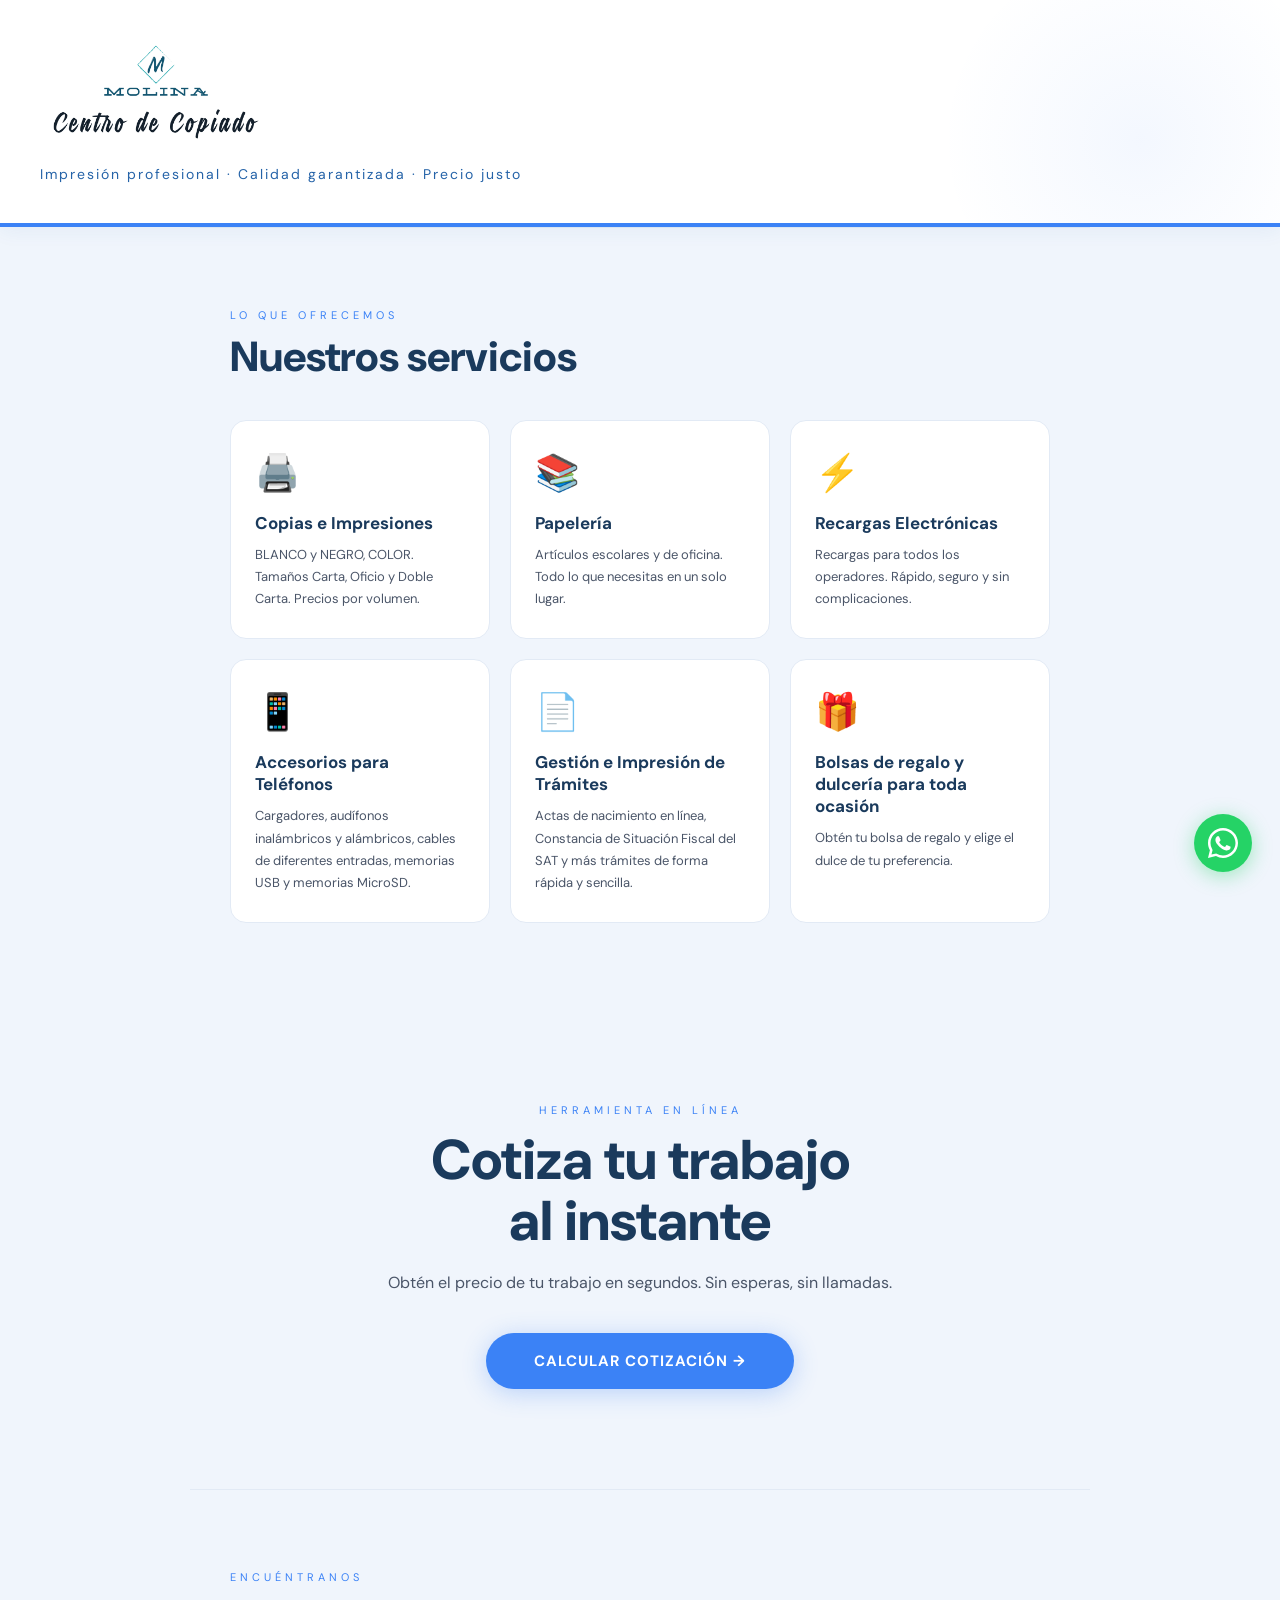
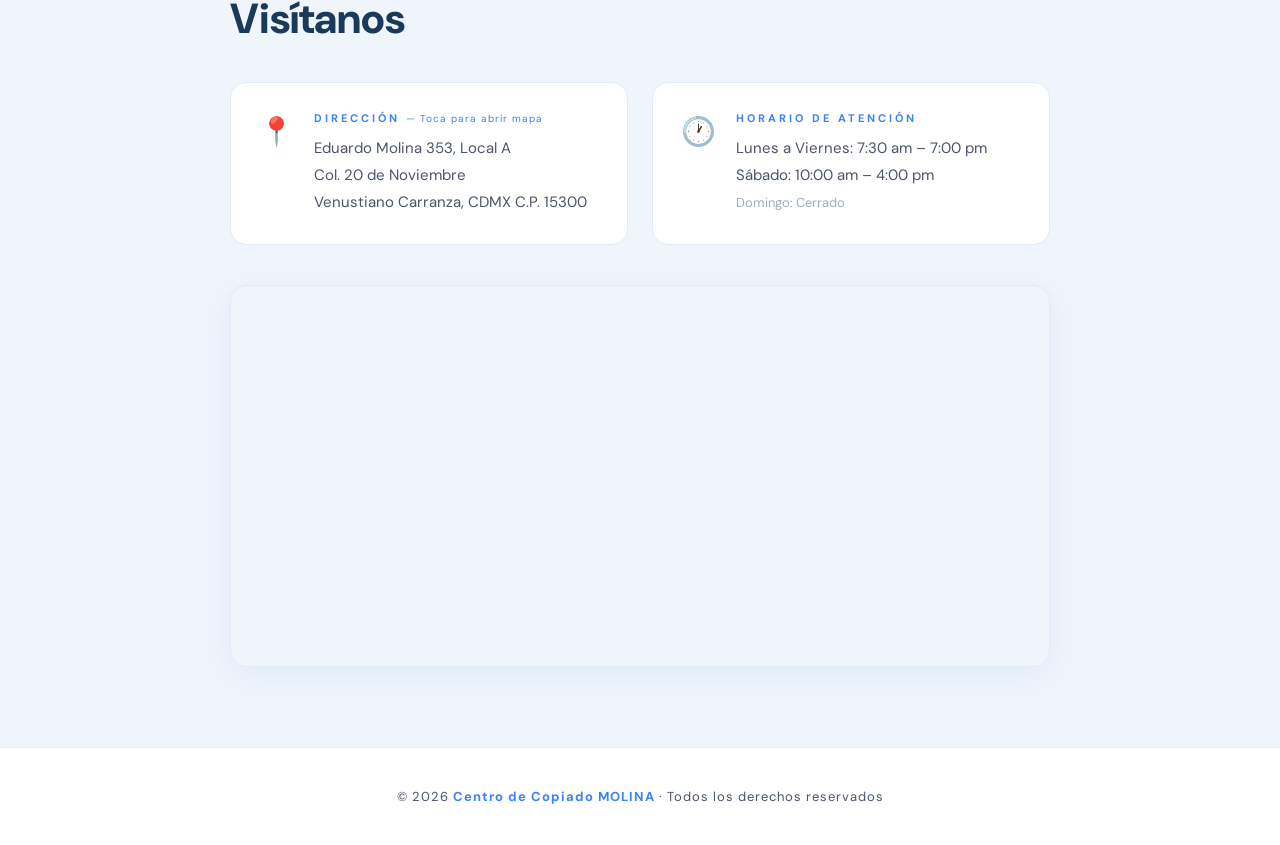
==== commit daad5486: "Nuevo diseño blanco y azul con fuente Nunito" ====
--- a/centro-molina/index.html
+++ b/centro-molina/index.html
@@ -4,7 +4,7 @@
   <meta charset="UTF-8">
   <meta name="viewport" content="width=device-width, initial-scale=1.0">
   <title>Centro de Copiado MOLINA</title>
-  <link href="https://fonts.googleapis.com/css2?family=Playfair+Display:wght@700;900&family=DM+Sans:wght@300;400;500&display=swap" rel="stylesheet">
+  <link href="https://fonts.googleapis.com/css2?family=Nunito:wght@400;600;700;800;900&family=DM+Sans:wght@300;400;500;700&display=swap" rel="stylesheet">
   <link rel="stylesheet" href="style.css">
 </head>
 <body>
@@ -60,6 +60,14 @@
       </a>
 
     </div>
+  </section>
+
+  <!-- HERO COTIZADOR -->
+  <section class="cotizador-section">
+    <p class="section-label">Herramienta en línea</p>
+    <h2 class="section-title">Cotiza tu trabajo<br>al instante</h2>
+    <p class="section-desc">Obtén el precio de tu trabajo en segundos. Sin esperas, sin llamadas.</p>
+    <button class="btn-abrir-modal" onclick="abrirModal()">Calcular cotización →</button>
   </section>
 
   <!-- MODAL COTIZADOR -->
--- a/centro-molina/style.css
+++ b/centro-molina/style.css
@@ -2,10 +2,17 @@
    VARIABLES
 =========================== */
 :root {
-  --negro: #0d0d0d;
-  --blanco: #f5f0e8;
-  --acento: #c8a951;
-  --acento2: #2a5c8f;
+  --azul-oscuro: #1a3a5c;
+  --azul-medio: #2563a8;
+  --azul-claro: #e8f2ff;
+  --azul-acento: #3b82f6;
+  --blanco: #ffffff;
+  --gris-claro: #f0f5fc;
+  --gris-texto: #4a5568;
+  --gris-suave: #e2eaf5;
+  --negro: #1a202c;
+  --acento: #2563a8;
+  --acento2: #3b82f6;
 }
 
 /* ===========================
@@ -14,11 +21,8 @@
 * { margin: 0; padding: 0; box-sizing: border-box; }
 
 body {
-  background-color: #1a1814;
-  background-image:
-    url("data:image/svg+xml,%3Csvg xmlns='http://www.w3.org/2000/svg' width='400' height='400'%3E%3Cfilter id='noise'%3E%3CfeTurbulence type='fractalNoise' baseFrequency='0.65' numOctaves='3' stitchTiles='stitch'/%3E%3CfeColorMatrix type='saturate' values='0'/%3E%3C/filter%3E%3Crect width='400' height='400' filter='url(%23noise)' opacity='0.04'/%3E%3C/svg%3E"),
-    repeating-linear-gradient(0deg, transparent, transparent 2px, rgba(255,255,255,0.01) 2px, rgba(255,255,255,0.01) 4px);
-  color: var(--blanco);
+  background-color: var(--gris-claro);
+  color: var(--negro);
   font-family: 'DM Sans', sans-serif;
   min-height: 100vh;
 }
@@ -30,8 +34,9 @@
   position: relative;
   padding: 32px 40px 40px;
   overflow: hidden;
-  background: #ffffff;
-  border-bottom: 4px solid var(--acento);
+  background: var(--blanco);
+  border-bottom: 4px solid var(--azul-acento);
+  box-shadow: 0 2px 20px rgba(37,99,168,0.08);
 }
 
 header::before {
@@ -40,13 +45,13 @@
   top: -60px; right: -60px;
   width: 400px; height: 400px;
   border-radius: 50%;
-  background: radial-gradient(circle, rgba(42,92,143,0.06) 0%, transparent 70%);
+  background: radial-gradient(circle, rgba(59,130,246,0.06) 0%, transparent 70%);
   pointer-events: none;
 }
 
 .logo-area { margin-bottom: 8px; }
 .logo-img { height: 120px; width: auto; }
-.tagline { font-size: 14px; color: rgba(42,92,143,0.65); letter-spacing: 2px; }
+.tagline { font-size: 14px; color: var(--azul-medio); letter-spacing: 2px; }
 
 /* ===========================
    HERO COTIZADOR
@@ -62,44 +67,45 @@
   font-size: 11px;
   letter-spacing: 4px;
   text-transform: uppercase;
-  color: var(--acento);
+  color: var(--azul-acento);
   margin-bottom: 12px;
 }
 
 .section-title {
-  font-family: 'Playfair Display', serif;
+  font-family: 'DM Sans', sans-serif;
   font-size: clamp(32px, 5vw, 56px);
-  font-weight: 900;
+  font-weight: 800;
   margin-bottom: 20px;
   line-height: 1.1;
+  color: var(--azul-oscuro);
 }
 
 .section-desc {
   font-size: 16px;
-  color: rgba(245,240,232,0.5);
+  color: var(--gris-texto);
   margin-bottom: 40px;
 }
 
 .btn-abrir-modal {
   display: inline-block;
   padding: 18px 48px;
-  background: var(--acento);
-  color: var(--negro);
+  background: var(--azul-acento);
+  color: var(--blanco);
   font-family: 'DM Sans', sans-serif;
   font-size: 15px;
   font-weight: 700;
-  letter-spacing: 2px;
+  letter-spacing: 1px;
   text-transform: uppercase;
   border: none;
   border-radius: 50px;
   cursor: pointer;
   transition: transform 0.2s, box-shadow 0.2s;
-  box-shadow: 0 4px 24px rgba(200,169,81,0.25);
+  box-shadow: 0 4px 24px rgba(59,130,246,0.3);
 }
 
 .btn-abrir-modal:hover {
   transform: translateY(-3px);
-  box-shadow: 0 12px 36px rgba(200,169,81,0.4);
+  box-shadow: 0 12px 36px rgba(59,130,246,0.4);
 }
 
 /* ===========================
@@ -109,7 +115,7 @@
   padding: 80px 40px;
   max-width: 900px;
   margin: 0 auto;
-  border-top: 1px solid rgba(200,169,81,0.15);
+  border-top: 1px solid var(--gris-suave);
 }
 
 .servicios-section .section-title {
@@ -118,9 +124,7 @@
   text-align: left;
 }
 
-.servicios-section .section-label {
-  text-align: left;
-}
+.servicios-section .section-label { text-align: left; }
 
 .servicios-grid {
   display: grid;
@@ -129,37 +133,37 @@
 }
 
 .servicio-card {
-  background: rgba(255,255,255,0.03);
-  border: 1px solid rgba(200,169,81,0.15);
+  background: var(--blanco);
+  border: 1px solid var(--gris-suave);
   border-radius: 16px;
   padding: 28px 24px;
-  transition: border-color 0.3s, transform 0.3s, background 0.3s;
+  transition: border-color 0.3s, transform 0.3s, box-shadow 0.3s;
   cursor: default;
+  text-decoration: none;
+  display: block;
+  color: inherit;
 }
 
 .servicio-card:hover {
-  border-color: rgba(200,169,81,0.45);
-  background: rgba(200,169,81,0.05);
+  border-color: var(--azul-acento);
+  box-shadow: 0 8px 30px rgba(59,130,246,0.12);
   transform: translateY(-4px);
 }
 
-.servicio-icon {
-  font-size: 36px;
-  margin-bottom: 16px;
-}
+.servicio-icon { font-size: 36px; margin-bottom: 16px; }
 
 .servicio-nombre {
-  font-family: 'Playfair Display', serif;
+  font-family: 'DM Sans', sans-serif;
   font-size: 17px;
   font-weight: 700;
   margin-bottom: 10px;
-  color: var(--blanco);
+  color: var(--azul-oscuro);
 }
 
 .servicio-desc {
   font-size: 13px;
   line-height: 1.7;
-  color: rgba(245,240,232,0.55);
+  color: var(--gris-texto);
 }
 
 /* ===========================
@@ -168,7 +172,7 @@
 .modal-overlay {
   position: fixed;
   inset: 0;
-  background: rgba(0,0,0,0.75);
+  background: rgba(26,58,92,0.5);
   backdrop-filter: blur(6px);
   display: flex;
   align-items: center;
@@ -186,20 +190,19 @@
 }
 
 .modal {
-  background: #1e1c18;
-  border: 1px solid rgba(200,169,81,0.25);
-  border-radius: 20px;
+  background: var(--blanco);
+  border: 1px solid var(--gris-suave);
+  border-radius: 24px;
   width: 100%;
   max-width: 620px;
   max-height: 90vh;
   overflow-y: auto;
   transform: translateY(30px) scale(0.97);
   transition: transform 0.3s;
-}
-
-.modal-overlay.abierto .modal {
-  transform: translateY(0) scale(1);
-}
+  box-shadow: 0 20px 60px rgba(37,99,168,0.15);
+}
+
+.modal-overlay.abierto .modal { transform: translateY(0) scale(1); }
 
 .modal-header {
   display: flex;
@@ -212,20 +215,21 @@
   font-size: 11px;
   letter-spacing: 3px;
   text-transform: uppercase;
-  color: var(--acento);
+  color: var(--azul-acento);
   margin-bottom: 6px;
 }
 
 .modal-titulo {
-  font-family: 'Playfair Display', serif;
+  font-family: 'DM Sans', sans-serif;
   font-size: 24px;
-  font-weight: 700;
+  font-weight: 800;
+  color: var(--azul-oscuro);
 }
 
 .btn-cerrar {
-  background: rgba(255,255,255,0.06);
-  border: 1px solid rgba(255,255,255,0.1);
-  color: var(--blanco);
+  background: var(--gris-claro);
+  border: 1px solid var(--gris-suave);
+  color: var(--gris-texto);
   width: 36px; height: 36px;
   border-radius: 50%;
   font-size: 14px;
@@ -234,7 +238,7 @@
   flex-shrink: 0;
 }
 
-.btn-cerrar:hover { background: rgba(255,255,255,0.12); }
+.btn-cerrar:hover { background: var(--gris-suave); }
 
 .modal-body { padding: 24px 28px 28px; }
 
@@ -242,8 +246,8 @@
 .pasos {
   display: flex;
   margin-bottom: 28px;
-  border: 1px solid rgba(200,169,81,0.2);
-  border-radius: 10px;
+  border: 1px solid var(--gris-suave);
+  border-radius: 12px;
   overflow: hidden;
 }
 
@@ -253,33 +257,33 @@
   display: flex;
   align-items: center;
   gap: 10px;
-  background: rgba(255,255,255,0.02);
-  border-right: 1px solid rgba(200,169,81,0.15);
+  background: var(--gris-claro);
+  border-right: 1px solid var(--gris-suave);
   transition: background 0.3s;
 }
 
 .paso:last-child { border-right: none; }
-.paso.activo { background: rgba(200,169,81,0.08); }
+.paso.activo { background: var(--azul-claro); }
 
 .paso-num {
   width: 28px; height: 28px;
   border-radius: 50%;
-  border: 1.5px solid rgba(200,169,81,0.3);
+  border: 1.5px solid var(--gris-suave);
   display: flex; align-items: center; justify-content: center;
-  font-size: 12px; font-weight: 500;
-  color: rgba(245,240,232,0.4);
+  font-size: 12px; font-weight: 600;
+  color: var(--gris-texto);
   flex-shrink: 0;
   transition: all 0.3s;
 }
 
 .paso.activo .paso-num {
-  border-color: var(--acento);
-  color: var(--acento);
-  background: rgba(200,169,81,0.1);
-}
-
-.paso-label { font-size: 12px; color: rgba(245,240,232,0.5); transition: color 0.3s; }
-.paso.activo .paso-label { color: var(--blanco); }
+  border-color: var(--azul-acento);
+  color: var(--blanco);
+  background: var(--azul-acento);
+}
+
+.paso-label { font-size: 12px; color: var(--gris-texto); transition: color 0.3s; }
+.paso.activo .paso-label { color: var(--azul-oscuro); font-weight: 600; }
 
 /* FORMULARIO */
 .form-grid {
@@ -296,14 +300,15 @@
   font-size: 11px;
   letter-spacing: 2px;
   text-transform: uppercase;
-  color: rgba(245,240,232,0.5);
+  color: var(--gris-texto);
+  font-weight: 600;
 }
 
 select, input[type="number"] {
-  background: rgba(255,255,255,0.04);
-  border: 1px solid rgba(200,169,81,0.2);
-  border-radius: 8px;
-  color: var(--blanco);
+  background: var(--gris-claro);
+  border: 1.5px solid var(--gris-suave);
+  border-radius: 10px;
+  color: var(--negro);
   font-family: 'DM Sans', sans-serif;
   font-size: 15px;
   padding: 12px 16px;
@@ -316,11 +321,11 @@
 }
 
 select:focus, input[type="number"]:focus {
-  border-color: var(--acento);
-  background: rgba(200,169,81,0.05);
-}
-
-select option { background: #1a1a1a; color: var(--blanco); }
+  border-color: var(--azul-acento);
+  background: var(--azul-claro);
+}
+
+select option { background: var(--blanco); color: var(--negro); }
 input[type="number"]::-webkit-inner-spin-button { opacity: 0.3; }
 
 .select-wrapper { position: relative; }
@@ -329,25 +334,25 @@
   position: absolute;
   right: 14px; top: 50%;
   transform: translateY(-50%);
-  color: var(--acento);
+  color: var(--azul-acento);
   pointer-events: none;
 }
 
-.error-msg { font-size: 12px; color: #e07070; margin-top: 4px; display: none; }
+.error-msg { font-size: 12px; color: #e53e3e; margin-top: 4px; display: none; }
 .error-msg.visible { display: block; }
 
 .btn-cotizar {
   width: 100%;
   padding: 16px;
-  background: var(--acento);
-  color: var(--negro);
+  background: var(--azul-acento);
+  color: var(--blanco);
   font-family: 'DM Sans', sans-serif;
   font-size: 14px;
   font-weight: 700;
-  letter-spacing: 2px;
+  letter-spacing: 1px;
   text-transform: uppercase;
   border: none;
-  border-radius: 10px;
+  border-radius: 12px;
   cursor: pointer;
   transition: transform 0.2s, box-shadow 0.2s;
   margin-top: 8px;
@@ -355,14 +360,14 @@
 
 .btn-cotizar:hover {
   transform: translateY(-2px);
-  box-shadow: 0 8px 24px rgba(200,169,81,0.3);
+  box-shadow: 0 8px 24px rgba(59,130,246,0.3);
 }
 
 /* RESULTADO */
 .resultado-card {
   margin-top: 24px;
-  border: 1px solid rgba(200,169,81,0.3);
-  border-radius: 14px;
+  border: 1.5px solid var(--gris-suave);
+  border-radius: 16px;
   overflow: hidden;
   opacity: 0;
   transform: translateY(16px);
@@ -372,19 +377,24 @@
 .resultado-card.visible { opacity: 1; transform: translateY(0); }
 
 .resultado-header {
-  background: rgba(200,169,81,0.1);
+  background: var(--azul-claro);
   padding: 16px 22px;
-  border-bottom: 1px solid rgba(200,169,81,0.2);
+  border-bottom: 1px solid var(--gris-suave);
   display: flex;
   align-items: center;
   justify-content: space-between;
 }
 
-.resultado-header h3 { font-family: 'Playfair Display', serif; font-size: 18px; font-weight: 700; }
+.resultado-header h3 {
+  font-family: 'DM Sans', sans-serif;
+  font-size: 18px;
+  font-weight: 800;
+  color: var(--azul-oscuro);
+}
 
 .badge {
-  background: var(--acento);
-  color: var(--negro);
+  background: var(--azul-acento);
+  color: var(--blanco);
   font-size: 10px;
   font-weight: 700;
   letter-spacing: 2px;
@@ -399,26 +409,39 @@
   display: flex;
   justify-content: space-between;
   padding: 8px 0;
-  border-bottom: 1px solid rgba(255,255,255,0.05);
+  border-bottom: 1px solid var(--gris-suave);
   font-size: 14px;
-  color: rgba(245,240,232,0.7);
+  color: var(--gris-texto);
 }
 
 .detalle-linea:last-child { border-bottom: none; }
-.detalle-linea strong { color: var(--blanco); }
+.detalle-linea strong { color: var(--azul-oscuro); font-weight: 700; }
 
 .total-area {
   padding: 18px 22px;
-  background: rgba(200,169,81,0.06);
-  border-top: 1px solid rgba(200,169,81,0.2);
+  background: var(--azul-claro);
+  border-top: 1px solid var(--gris-suave);
   display: flex;
   justify-content: space-between;
   align-items: center;
 }
 
-.total-label { font-size: 11px; letter-spacing: 3px; text-transform: uppercase; color: rgba(245,240,232,0.5); }
-.total-precio { font-family: 'Playfair Display', serif; font-size: 38px; font-weight: 900; color: var(--acento); }
-.precio-unitario { font-size: 12px; color: rgba(245,240,232,0.4); margin-top: 4px; text-align: right; }
+.total-label {
+  font-size: 11px;
+  letter-spacing: 3px;
+  text-transform: uppercase;
+  color: var(--gris-texto);
+  font-weight: 600;
+}
+
+.total-precio {
+  font-family: 'DM Sans', sans-serif;
+  font-size: 38px;
+  font-weight: 900;
+  color: var(--azul-acento);
+}
+
+.precio-unitario { font-size: 12px; color: var(--gris-texto); margin-top: 4px; }
 
 /* ===========================
    UBICACIÓN
@@ -427,7 +450,7 @@
   padding: 80px 40px;
   max-width: 900px;
   margin: 0 auto;
-  border-top: 1px solid rgba(200,169,81,0.15);
+  border-top: 1px solid var(--gris-suave);
 }
 
 .ubicacion-section .section-title {
@@ -445,14 +468,17 @@
   display: flex;
   align-items: flex-start;
   gap: 20px;
-  background: rgba(255,255,255,0.03);
-  border: 1px solid rgba(200,169,81,0.15);
+  background: var(--blanco);
+  border: 1px solid var(--gris-suave);
   border-radius: 16px;
   padding: 28px;
-  transition: border-color 0.3s;
-}
-
-.info-card:hover { border-color: rgba(200,169,81,0.4); }
+  transition: border-color 0.3s, box-shadow 0.3s;
+}
+
+.info-card:hover {
+  border-color: var(--azul-acento);
+  box-shadow: 0 8px 30px rgba(59,130,246,0.1);
+}
 
 a.info-card {
   text-decoration: none;
@@ -460,39 +486,38 @@
   cursor: pointer;
 }
 
-a.info-card:hover {
-  border-color: var(--acento);
-  background: rgba(200,169,81,0.07);
-}
+a.info-card:hover { border-color: var(--azul-acento); }
 
 .info-link-hint {
   font-size: 10px;
-  color: var(--acento);
+  color: var(--azul-acento);
   letter-spacing: 1px;
   text-transform: none;
   font-family: 'DM Sans', sans-serif;
   font-weight: 400;
 }
+
 .info-icon { font-size: 28px; flex-shrink: 0; margin-top: 2px; }
 
 .info-titulo {
   font-size: 11px;
   letter-spacing: 3px;
   text-transform: uppercase;
-  color: var(--acento);
+  color: var(--azul-acento);
   margin-bottom: 10px;
-}
-
-.info-texto { font-size: 15px; line-height: 1.8; color: rgba(245,240,232,0.75); }
-.cerrado { color: rgba(245,240,232,0.35); font-size: 13px; }
+  font-weight: 700;
+}
+
+.info-texto { font-size: 15px; line-height: 1.8; color: var(--gris-texto); }
+.cerrado { color: #a0aec0; font-size: 13px; }
 
 /* MAPA */
 .mapa-container {
   margin-top: 40px;
   border-radius: 16px;
   overflow: hidden;
-  border: 1px solid rgba(200,169,81,0.2);
-  box-shadow: 0 8px 32px rgba(0,0,0,0.3);
+  border: 1px solid var(--gris-suave);
+  box-shadow: 0 8px 32px rgba(37,99,168,0.08);
 }
 
 .mapa-container iframe {
@@ -507,14 +532,15 @@
 =========================== */
 footer {
   padding: 40px;
-  border-top: 1px solid rgba(200,169,81,0.15);
+  border-top: 1px solid var(--gris-suave);
   text-align: center;
   font-size: 13px;
-  color: rgba(245,240,232,0.3);
+  color: var(--gris-texto);
   letter-spacing: 1px;
-}
-
-footer span { color: var(--acento); }
+  background: var(--blanco);
+}
+
+footer span { color: var(--azul-acento); font-weight: 700; }
 
 /* ===========================
    WHATSAPP FLOTANTE
@@ -542,6 +568,292 @@
 }
 
 /* ===========================
+   UPLOAD ZONA COLOR
+=========================== */
+.color-upload-zone { margin-bottom: 8px; }
+
+.upload-box {
+  border: 2px dashed var(--gris-suave);
+  border-radius: 12px;
+  padding: 32px 20px;
+  text-align: center;
+  transition: border-color 0.3s, background 0.3s;
+  cursor: pointer;
+  background: var(--gris-claro);
+  position: relative;
+}
+
+.upload-box:hover {
+  border-color: var(--azul-acento);
+  background: var(--azul-claro);
+}
+
+.upload-box input[type="file"] {
+  position: absolute;
+  inset: 0;
+  opacity: 0;
+  cursor: pointer;
+  width: 100%;
+  height: 100%;
+}
+
+.upload-icon { font-size: 36px; margin-bottom: 10px; }
+.upload-titulo {
+  font-family: 'DM Sans', sans-serif;
+  font-size: 16px;
+  font-weight: 700;
+  margin-bottom: 6px;
+  color: var(--azul-oscuro);
+}
+.upload-desc { font-size: 12px; color: var(--gris-texto); margin-bottom: 16px; }
+
+.btn-upload {
+  display: inline-block;
+  padding: 10px 28px;
+  background: transparent;
+  border: 1.5px solid var(--azul-acento);
+  color: var(--azul-acento);
+  font-family: 'DM Sans', sans-serif;
+  font-size: 13px;
+  font-weight: 600;
+  letter-spacing: 1px;
+  border-radius: 8px;
+  cursor: pointer;
+  text-transform: uppercase;
+  transition: background 0.2s, color 0.2s;
+  position: relative;
+  z-index: 2;
+}
+
+.btn-upload:hover {
+  background: var(--azul-acento);
+  color: var(--blanco);
+}
+
+.archivo-info {
+  display: flex;
+  align-items: center;
+  justify-content: space-between;
+  background: var(--azul-claro);
+  border: 1px solid var(--gris-suave);
+  border-radius: 10px;
+  padding: 14px 18px;
+  gap: 12px;
+}
+
+.archivo-nombre { font-size: 14px; color: var(--azul-oscuro); word-break: break-all; flex: 1; }
+
+.btn-quitar {
+  background: transparent;
+  border: 1px solid var(--gris-suave);
+  color: var(--gris-texto);
+  font-size: 12px;
+  padding: 6px 12px;
+  border-radius: 6px;
+  cursor: pointer;
+  white-space: nowrap;
+  transition: all 0.2s;
+}
+
+.btn-quitar:hover { border-color: #e53e3e; color: #e53e3e; }
+
+/* ESTADO ANALIZANDO */
+.analizando-estado {
+  display: flex;
+  align-items: center;
+  gap: 14px;
+  justify-content: center;
+  padding: 16px;
+  background: var(--azul-claro);
+  border: 1px solid var(--gris-suave);
+  border-radius: 10px;
+  margin-top: 8px;
+}
+
+.spinner {
+  width: 22px; height: 22px;
+  border: 2.5px solid var(--gris-suave);
+  border-top-color: var(--azul-acento);
+  border-radius: 50%;
+  animation: spin 0.8s linear infinite;
+  flex-shrink: 0;
+}
+
+@keyframes spin { to { transform: rotate(360deg); } }
+
+.analizando-texto { font-size: 14px; color: var(--gris-texto); }
+
+/* DESGLOSE COLOR */
+.desglose-color {
+  padding: 16px 22px;
+  border-top: 1px solid var(--gris-suave);
+  background: var(--gris-claro);
+}
+
+.desglose-titulo {
+  font-size: 10px;
+  letter-spacing: 3px;
+  text-transform: uppercase;
+  color: var(--gris-texto);
+  margin-bottom: 12px;
+  font-weight: 700;
+}
+
+.desglose-item {
+  display: grid;
+  grid-template-columns: auto 1fr auto;
+  gap: 10px;
+  align-items: center;
+  padding: 7px 0;
+  border-bottom: 1px solid var(--gris-suave);
+  font-size: 13px;
+}
+
+.desglose-item:last-child { border-bottom: none; }
+.desglose-pagina { color: var(--gris-texto); white-space: nowrap; }
+
+.desglose-pct {
+  font-size: 11px;
+  background: var(--azul-claro);
+  color: var(--azul-acento);
+  padding: 2px 8px;
+  border-radius: 20px;
+  text-align: center;
+  justify-self: start;
+  font-weight: 600;
+}
+
+.desglose-precio { color: var(--azul-oscuro); font-weight: 700; white-space: nowrap; }
+
+.desglose-izq { display: flex; flex-direction: column; gap: 2px; }
+.desglose-ejemplo { font-size: 11px; color: var(--gris-texto); font-style: italic; }
+
+/* NOTA PDF */
+.nota-pdf {
+  display: flex;
+  align-items: flex-start;
+  gap: 10px;
+  margin-top: 12px;
+  background: var(--azul-claro);
+  border: 1px solid var(--gris-suave);
+  border-radius: 10px;
+  padding: 12px 16px;
+  font-size: 12.5px;
+  line-height: 1.6;
+  color: var(--gris-texto);
+}
+
+.nota-icono { font-size: 16px; flex-shrink: 0; margin-top: 1px; }
+.nota-pdf strong { color: var(--azul-oscuro); }
+.nota-pdf em { color: var(--azul-acento); font-style: normal; }
+
+/* WHATSAPP COTIZACIÓN */
+.whatsapp-cotizacion {
+  padding: 16px 22px;
+  border-top: 1px solid var(--gris-suave);
+}
+
+.btn-whatsapp-cotizacion {
+  width: 100%;
+  padding: 14px;
+  background: #25d366;
+  color: white;
+  font-family: 'DM Sans', sans-serif;
+  font-size: 14px;
+  font-weight: 600;
+  border: none;
+  border-radius: 10px;
+  cursor: pointer;
+  display: flex;
+  align-items: center;
+  justify-content: center;
+  gap: 10px;
+  transition: background 0.2s, transform 0.2s;
+}
+
+.btn-whatsapp-cotizacion:hover {
+  background: #1ebe5d;
+  transform: translateY(-2px);
+}
+
+/* ===========================
+   BREADCRUMB
+=========================== */
+.breadcrumb {
+  padding: 16px 40px;
+  font-size: 13px;
+  color: var(--gris-texto);
+  max-width: 900px;
+  margin: 0 auto;
+}
+
+.breadcrumb a { color: var(--azul-acento); text-decoration: none; font-weight: 600; }
+.breadcrumb a:hover { text-decoration: underline; }
+.breadcrumb span { margin: 0 6px; }
+
+/* ===========================
+   SERVICIO DETALLE
+=========================== */
+.servicio-detalle-section {
+  padding: 60px 40px 80px;
+  max-width: 900px;
+  margin: 0 auto;
+}
+
+.servicio-detalle-hero {
+  text-align: center;
+  margin-bottom: 60px;
+}
+
+.servicio-detalle-icon { font-size: 64px; margin-bottom: 20px; }
+
+.servicio-detalle-desc {
+  font-size: 17px;
+  line-height: 1.8;
+  color: var(--gris-texto);
+  max-width: 650px;
+  margin: 0 auto;
+}
+
+.servicio-features-grid {
+  display: grid;
+  grid-template-columns: repeat(3, 1fr);
+  gap: 24px;
+}
+
+.feature-card {
+  background: var(--blanco);
+  border: 1px solid var(--gris-suave);
+  border-radius: 16px;
+  padding: 32px 24px;
+  transition: border-color 0.3s, transform 0.3s, box-shadow 0.3s;
+}
+
+.feature-card:hover {
+  border-color: var(--azul-acento);
+  box-shadow: 0 8px 30px rgba(59,130,246,0.1);
+  transform: translateY(-4px);
+}
+
+.feature-icon { font-size: 40px; margin-bottom: 16px; }
+
+.feature-titulo {
+  font-family: 'DM Sans', sans-serif;
+  font-size: 18px;
+  font-weight: 700;
+  margin-bottom: 12px;
+  color: var(--azul-oscuro);
+}
+
+.feature-desc {
+  font-size: 14px;
+  line-height: 1.7;
+  color: var(--gris-texto);
+}
+
+.servicio-card.clickeable { cursor: pointer; }
+
+/* ===========================
    RESPONSIVE
 =========================== */
 @media (max-width: 700px) {
@@ -550,296 +862,16 @@
   .servicios-grid { grid-template-columns: 1fr 1fr; }
   .form-grid { grid-template-columns: 1fr; }
   .pasos { flex-direction: column; }
-  .paso { border-right: none; border-bottom: 1px solid rgba(200,169,81,0.15); }
+  .paso { border-right: none; border-bottom: 1px solid var(--gris-suave); }
   .paso:last-child { border-bottom: none; }
   .ubicacion-grid { grid-template-columns: 1fr; }
   .modal-header, .modal-body { padding-left: 20px; padding-right: 20px; }
-}
-
-@media (max-width: 480px) {
-  .servicios-grid { grid-template-columns: 1fr; }
-}
-/* ===========================
-   UPLOAD ZONA COLOR
-=========================== */
-.color-upload-zone {
-  margin-bottom: 8px;
-}
-
-.upload-box {
-  border: 2px dashed rgba(200,169,81,0.35);
-  border-radius: 12px;
-  padding: 32px 20px;
-  text-align: center;
-  transition: border-color 0.3s, background 0.3s;
-  cursor: pointer;
-  background: rgba(200,169,81,0.03);
-  position: relative;
-}
-
-.upload-box:hover {
-  border-color: var(--acento);
-  background: rgba(200,169,81,0.07);
-}
-
-.upload-box input[type="file"] {
-  position: absolute;
-  inset: 0;
-  opacity: 0;
-  cursor: pointer;
-  width: 100%;
-  height: 100%;
-}
-
-.upload-icon { font-size: 36px; margin-bottom: 10px; }
-.upload-titulo { font-family: 'Playfair Display', serif; font-size: 16px; font-weight: 700; margin-bottom: 6px; }
-.upload-desc { font-size: 12px; color: rgba(245,240,232,0.45); margin-bottom: 16px; }
-
-.btn-upload {
-  display: inline-block;
-  padding: 10px 28px;
-  background: transparent;
-  border: 1.5px solid var(--acento);
-  color: var(--acento);
-  font-family: 'DM Sans', sans-serif;
-  font-size: 13px;
-  font-weight: 600;
-  letter-spacing: 1.5px;
-  border-radius: 8px;
-  cursor: pointer;
-  text-transform: uppercase;
-  transition: background 0.2s, color 0.2s;
-  position: relative;
-  z-index: 2;
-}
-
-.btn-upload:hover {
-  background: var(--acento);
-  color: var(--negro);
-}
-
-.archivo-info {
-  display: flex;
-  align-items: center;
-  justify-content: space-between;
-  background: rgba(200,169,81,0.08);
-  border: 1px solid rgba(200,169,81,0.3);
-  border-radius: 10px;
-  padding: 14px 18px;
-  gap: 12px;
-}
-
-.archivo-nombre {
-  font-size: 14px;
-  color: var(--blanco);
-  word-break: break-all;
-  flex: 1;
-}
-
-.btn-quitar {
-  background: transparent;
-  border: 1px solid rgba(245,240,232,0.2);
-  color: rgba(245,240,232,0.5);
-  font-size: 12px;
-  padding: 6px 12px;
-  border-radius: 6px;
-  cursor: pointer;
-  white-space: nowrap;
-  transition: all 0.2s;
-}
-
-.btn-quitar:hover {
-  border-color: #e07070;
-  color: #e07070;
-}
-
-/* ESTADO ANALIZANDO */
-.analizando-estado {
-  display: flex;
-  align-items: center;
-  gap: 14px;
-  justify-content: center;
-  padding: 16px;
-  background: rgba(200,169,81,0.05);
-  border: 1px solid rgba(200,169,81,0.2);
-  border-radius: 10px;
-  margin-top: 8px;
-}
-
-.spinner {
-  width: 22px; height: 22px;
-  border: 2.5px solid rgba(200,169,81,0.2);
-  border-top-color: var(--acento);
-  border-radius: 50%;
-  animation: spin 0.8s linear infinite;
-  flex-shrink: 0;
-}
-
-@keyframes spin { to { transform: rotate(360deg); } }
-
-.analizando-texto {
-  font-size: 14px;
-  color: rgba(245,240,232,0.7);
-  letter-spacing: 0.5px;
-}
-
-/* DESGLOSE COLOR */
-.desglose-color {
-  padding: 16px 22px;
-  border-top: 1px solid rgba(200,169,81,0.15);
-  background: rgba(255,255,255,0.01);
-}
-
-.desglose-titulo {
-  font-size: 10px;
-  letter-spacing: 3px;
-  text-transform: uppercase;
-  color: rgba(245,240,232,0.4);
-  margin-bottom: 12px;
-}
-
-.desglose-item {
-  display: grid;
-  grid-template-columns: auto 1fr auto;
-  gap: 10px;
-  align-items: center;
-  padding: 7px 0;
-  border-bottom: 1px solid rgba(255,255,255,0.04);
-  font-size: 13px;
-}
-
-.desglose-item:last-child { border-bottom: none; }
-
-.desglose-pagina { color: rgba(245,240,232,0.6); white-space: nowrap; }
-.desglose-pct {
-  font-size: 11px;
-  background: rgba(200,169,81,0.12);
-  color: var(--acento);
-  padding: 2px 8px;
-  border-radius: 20px;
-  text-align: center;
-  justify-self: start;
-}
-.desglose-precio { color: var(--blanco); font-weight: 600; white-space: nowrap; }
-
-/* NOTA PDF */
-.nota-pdf {
-  display: flex;
-  align-items: flex-start;
-  gap: 10px;
-  margin-top: 12px;
-  background: rgba(42,92,143,0.1);
-  border: 1px solid rgba(42,92,143,0.25);
-  border-radius: 10px;
-  padding: 12px 16px;
-  font-size: 12.5px;
-  line-height: 1.6;
-  color: rgba(245,240,232,0.65);
-}
-
-.nota-icono { font-size: 16px; flex-shrink: 0; margin-top: 1px; }
-.nota-pdf strong { color: rgba(245,240,232,0.9); }
-.nota-pdf em { color: rgba(200,169,81,0.8); font-style: normal; }
-
-/* ===========================
-   BREADCRUMB
-=========================== */
-.breadcrumb {
-  padding: 16px 40px;
-  font-size: 13px;
-  color: rgba(245,240,232,0.4);
-  max-width: 900px;
-  margin: 0 auto;
-}
-
-.breadcrumb a {
-  color: var(--acento);
-  text-decoration: none;
-}
-
-.breadcrumb a:hover { text-decoration: underline; }
-.breadcrumb span { margin: 0 6px; }
-
-/* ===========================
-   SERVICIO DETALLE
-=========================== */
-.servicio-detalle-section {
-  padding: 60px 40px 80px;
-  max-width: 900px;
-  margin: 0 auto;
-}
-
-.servicio-detalle-hero {
-  text-align: center;
-  margin-bottom: 60px;
-}
-
-.servicio-detalle-icon {
-  font-size: 64px;
-  margin-bottom: 20px;
-}
-
-.servicio-detalle-desc {
-  font-size: 17px;
-  line-height: 1.8;
-  color: rgba(245,240,232,0.65);
-  max-width: 650px;
-  margin: 0 auto;
-}
-
-.servicio-features-grid {
-  display: grid;
-  grid-template-columns: repeat(3, 1fr);
-  gap: 24px;
-}
-
-.feature-card {
-  background: rgba(255,255,255,0.03);
-  border: 1px solid rgba(200,169,81,0.15);
-  border-radius: 16px;
-  padding: 32px 24px;
-  transition: border-color 0.3s, transform 0.3s, background 0.3s;
-}
-
-.feature-card:hover {
-  border-color: rgba(200,169,81,0.45);
-  background: rgba(200,169,81,0.05);
-  transform: translateY(-4px);
-}
-
-.feature-icon {
-  font-size: 40px;
-  margin-bottom: 16px;
-}
-
-.feature-titulo {
-  font-family: 'Playfair Display', serif;
-  font-size: 18px;
-  font-weight: 700;
-  margin-bottom: 12px;
-  color: var(--blanco);
-}
-
-.feature-desc {
-  font-size: 14px;
-  line-height: 1.7;
-  color: rgba(245,240,232,0.55);
-}
-
-/* TARJETAS CLICKEABLES */
-.servicio-card.clickeable {
-  cursor: pointer;
-  text-decoration: none;
-  display: block;
-  color: inherit;
-}
-
-@media (max-width: 700px) {
   .servicio-features-grid { grid-template-columns: 1fr; }
   .breadcrumb { padding: 16px 24px; }
   .servicio-detalle-section { padding: 40px 24px 60px; }
 }
 
 @media (max-width: 480px) {
+  .servicios-grid { grid-template-columns: 1fr; }
   .servicio-features-grid { grid-template-columns: 1fr; }
 }
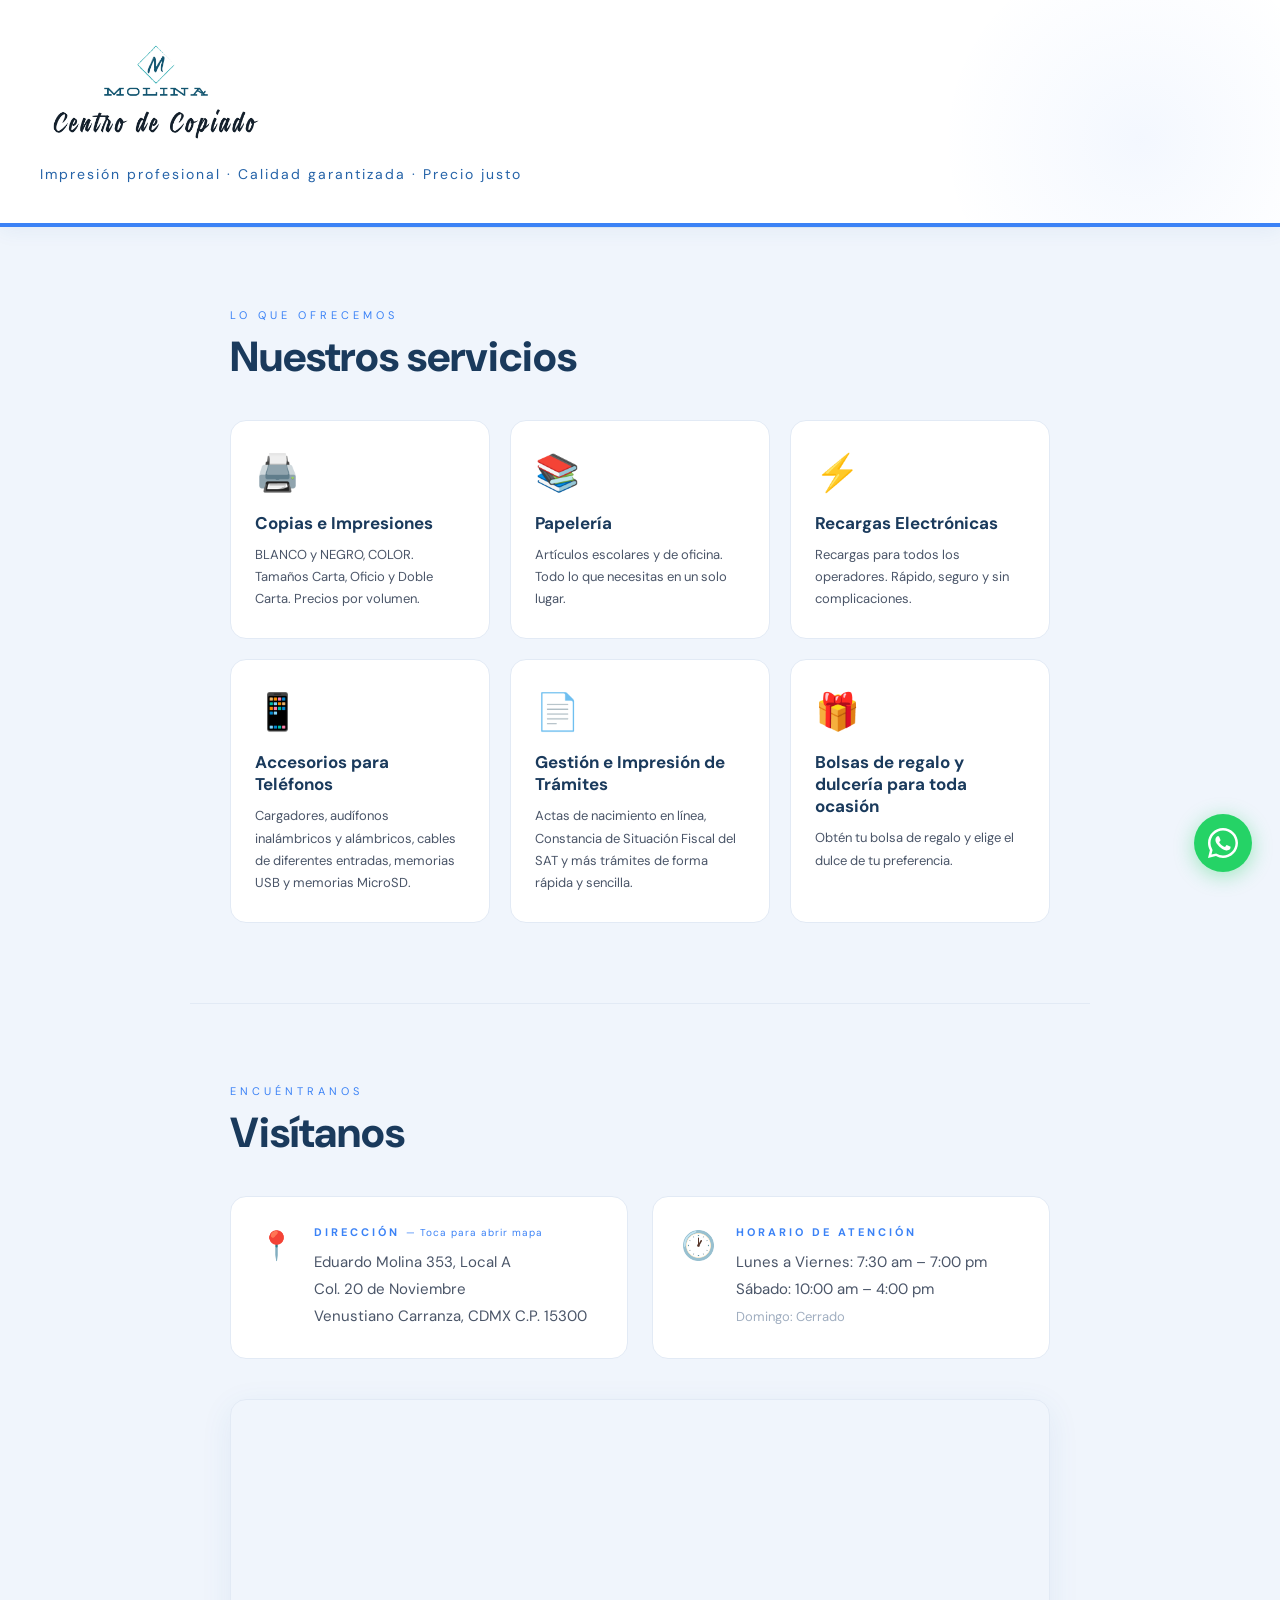
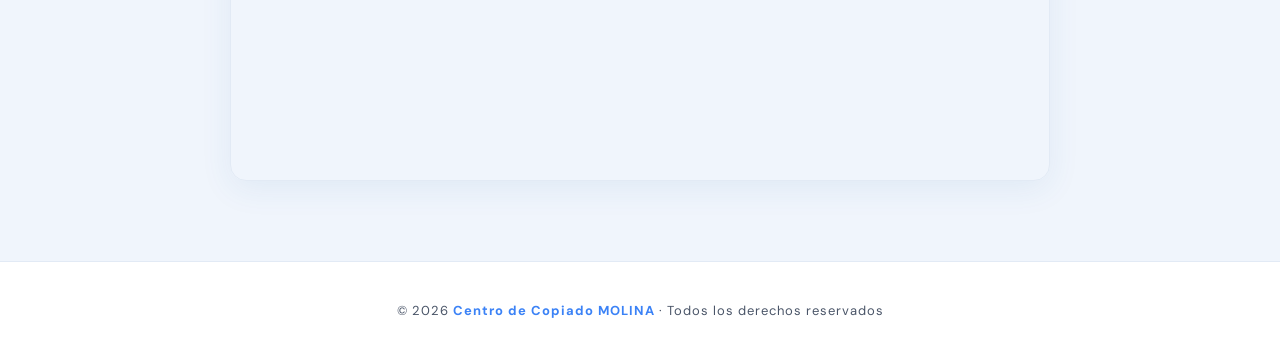
==== commit f4e6d45f: "Quitar cotizador de página de inicio" ====
--- a/centro-molina/index.html
+++ b/centro-molina/index.html
@@ -60,14 +60,6 @@
       </a>
 
     </div>
-  </section>
-
-  <!-- HERO COTIZADOR -->
-  <section class="cotizador-section">
-    <p class="section-label">Herramienta en línea</p>
-    <h2 class="section-title">Cotiza tu trabajo<br>al instante</h2>
-    <p class="section-desc">Obtén el precio de tu trabajo en segundos. Sin esperas, sin llamadas.</p>
-    <button class="btn-abrir-modal" onclick="abrirModal()">Calcular cotización →</button>
   </section>
 
   <!-- MODAL COTIZADOR -->
